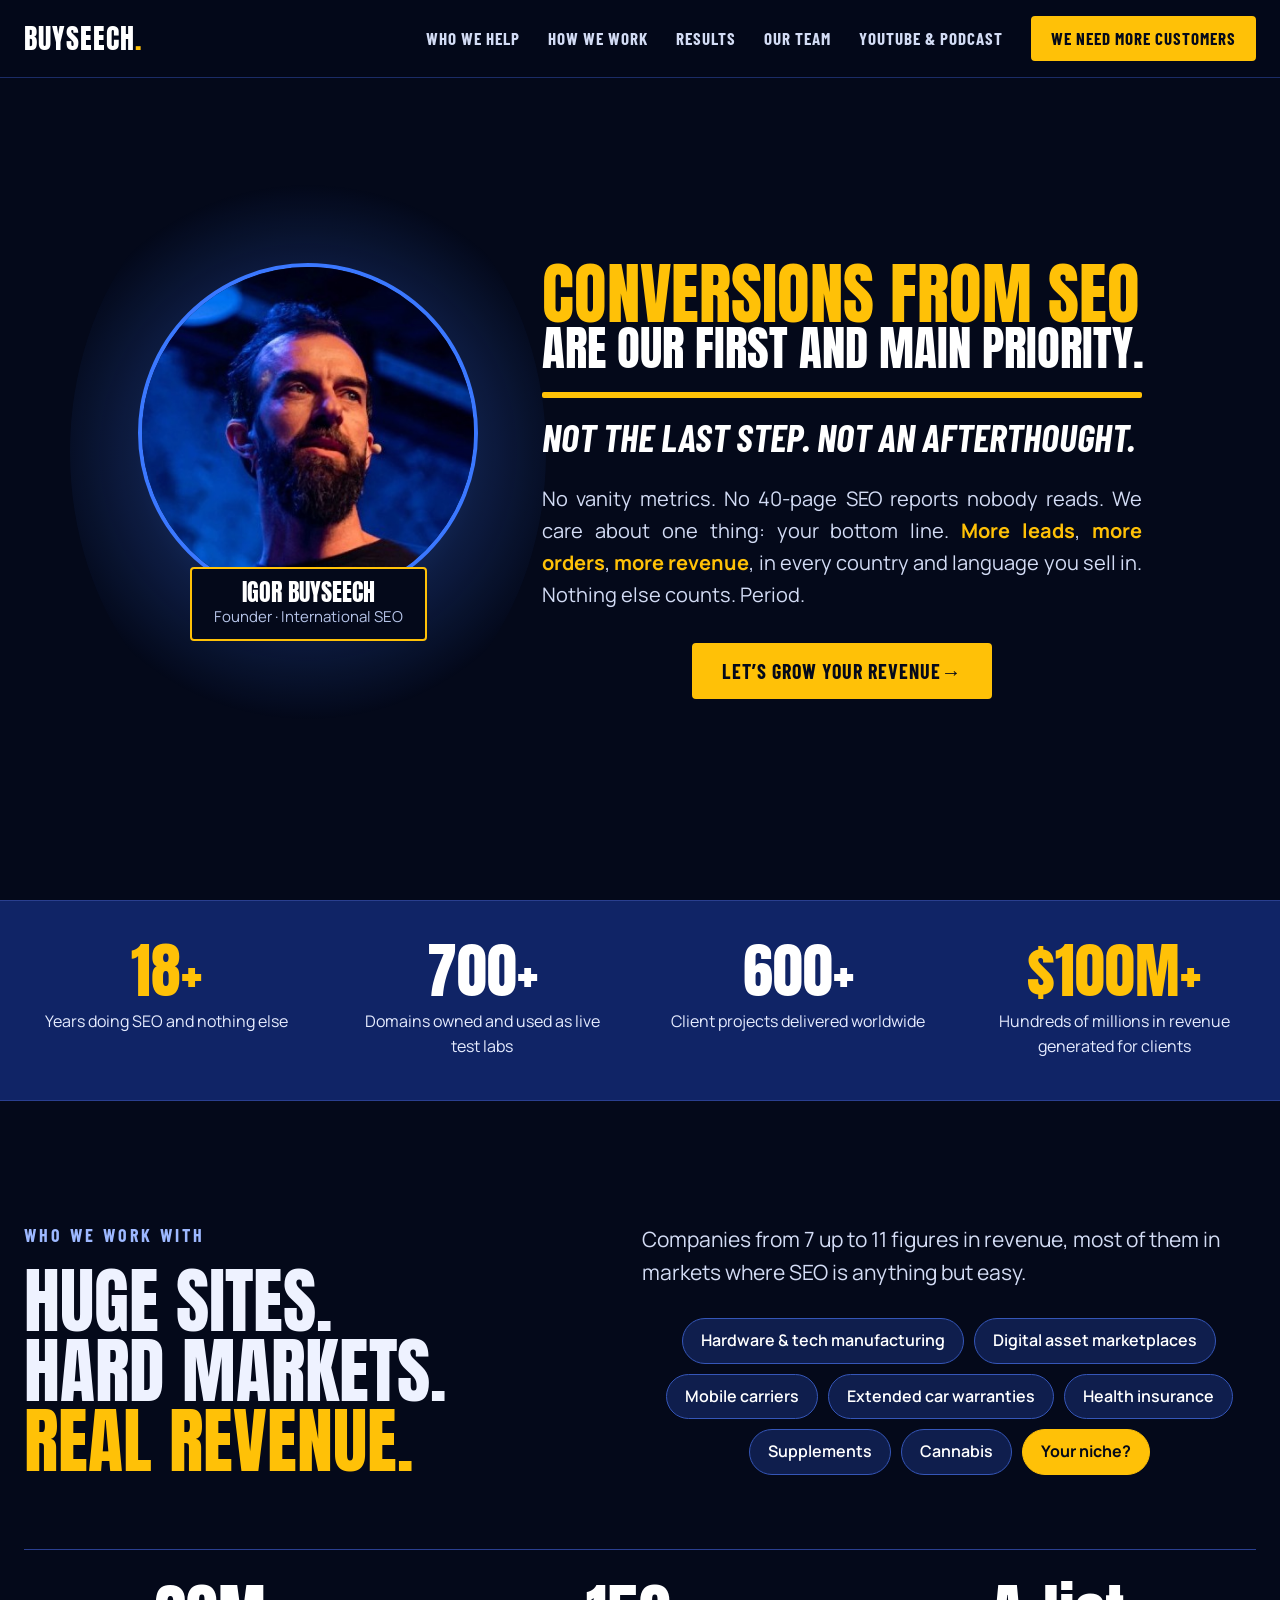
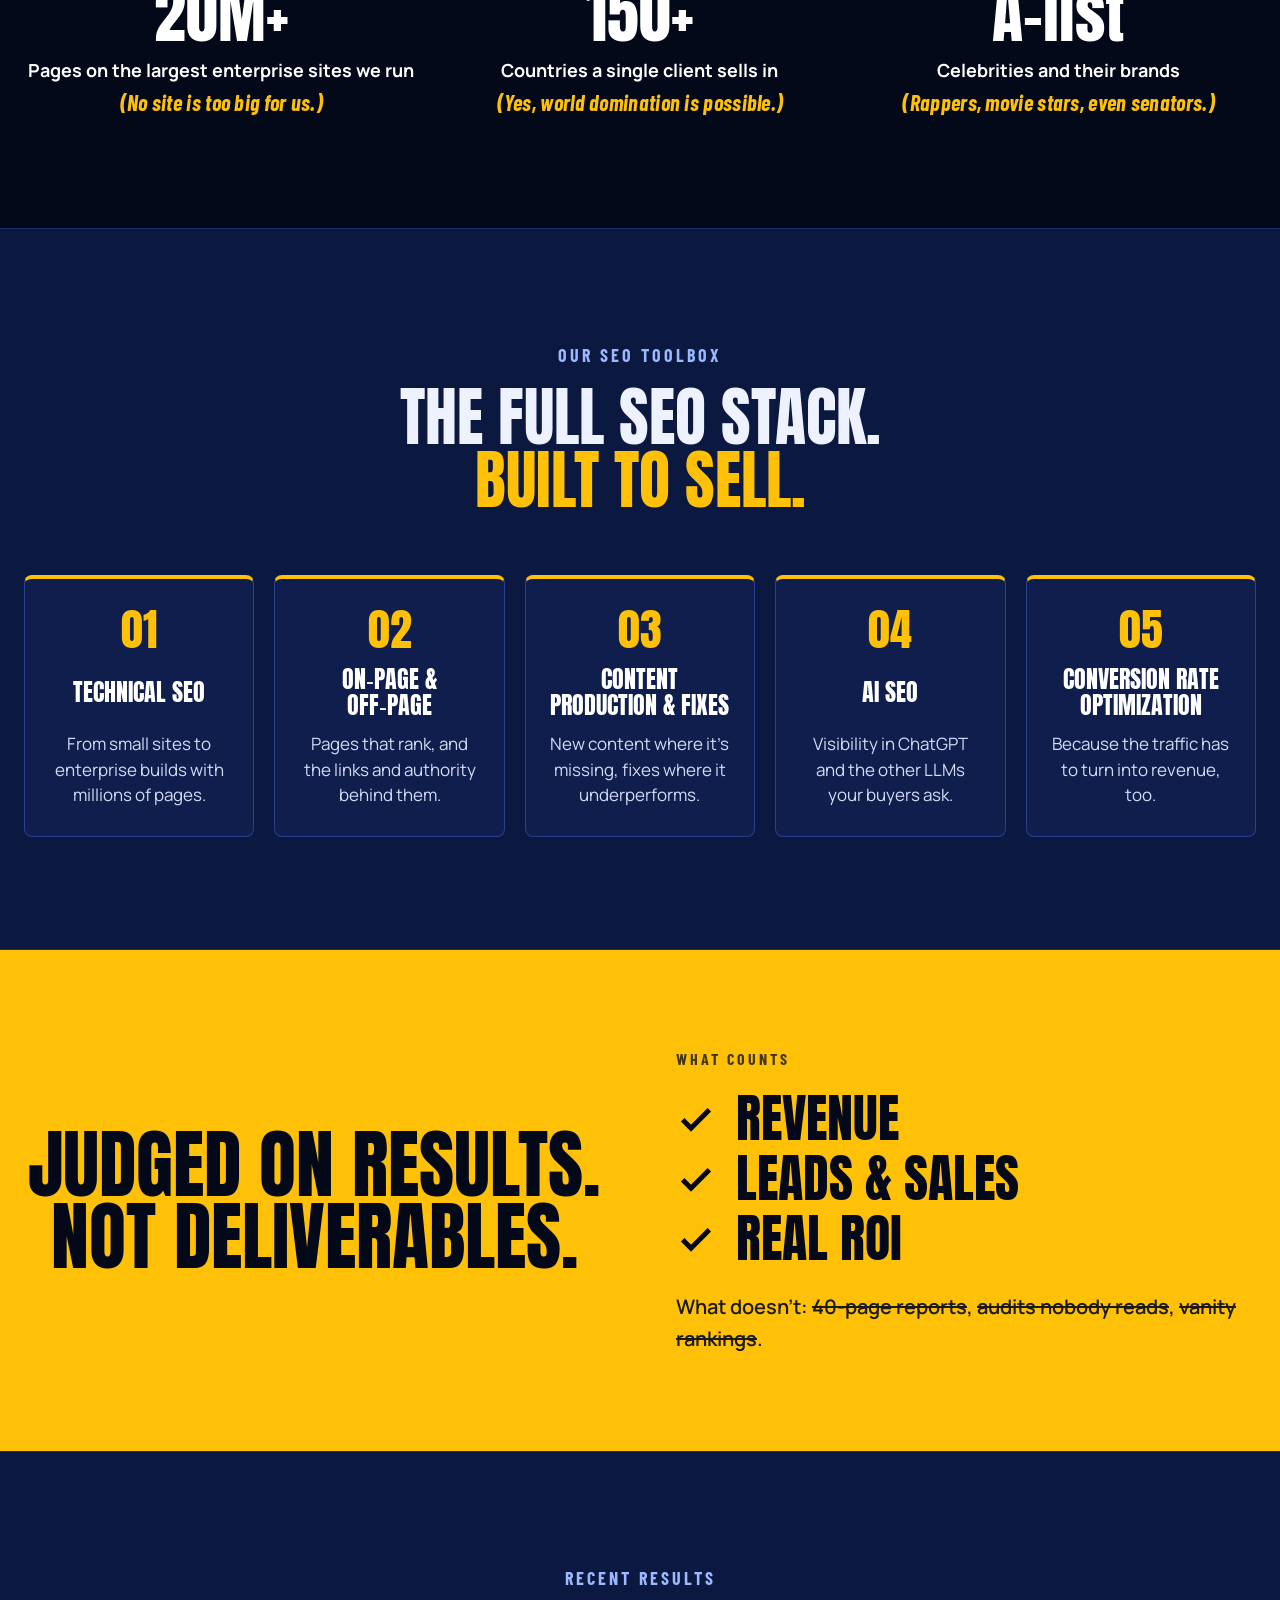
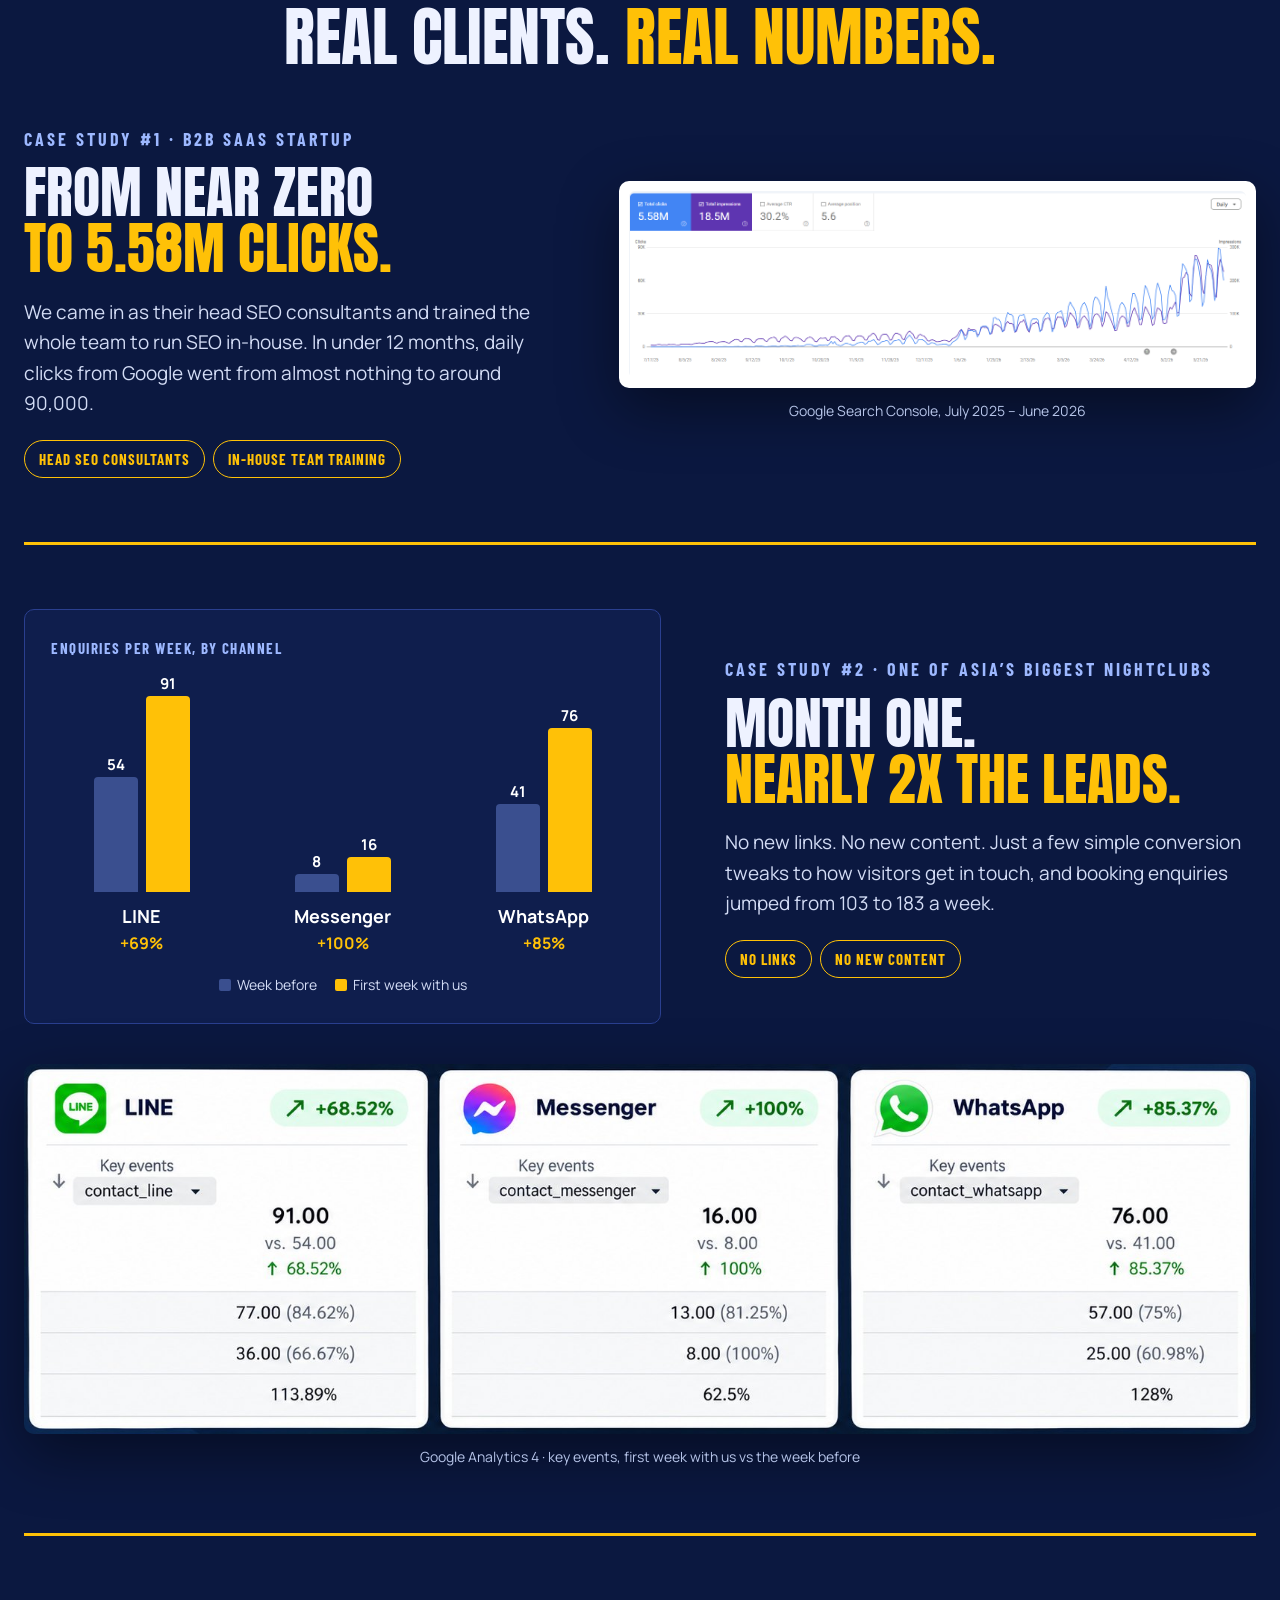
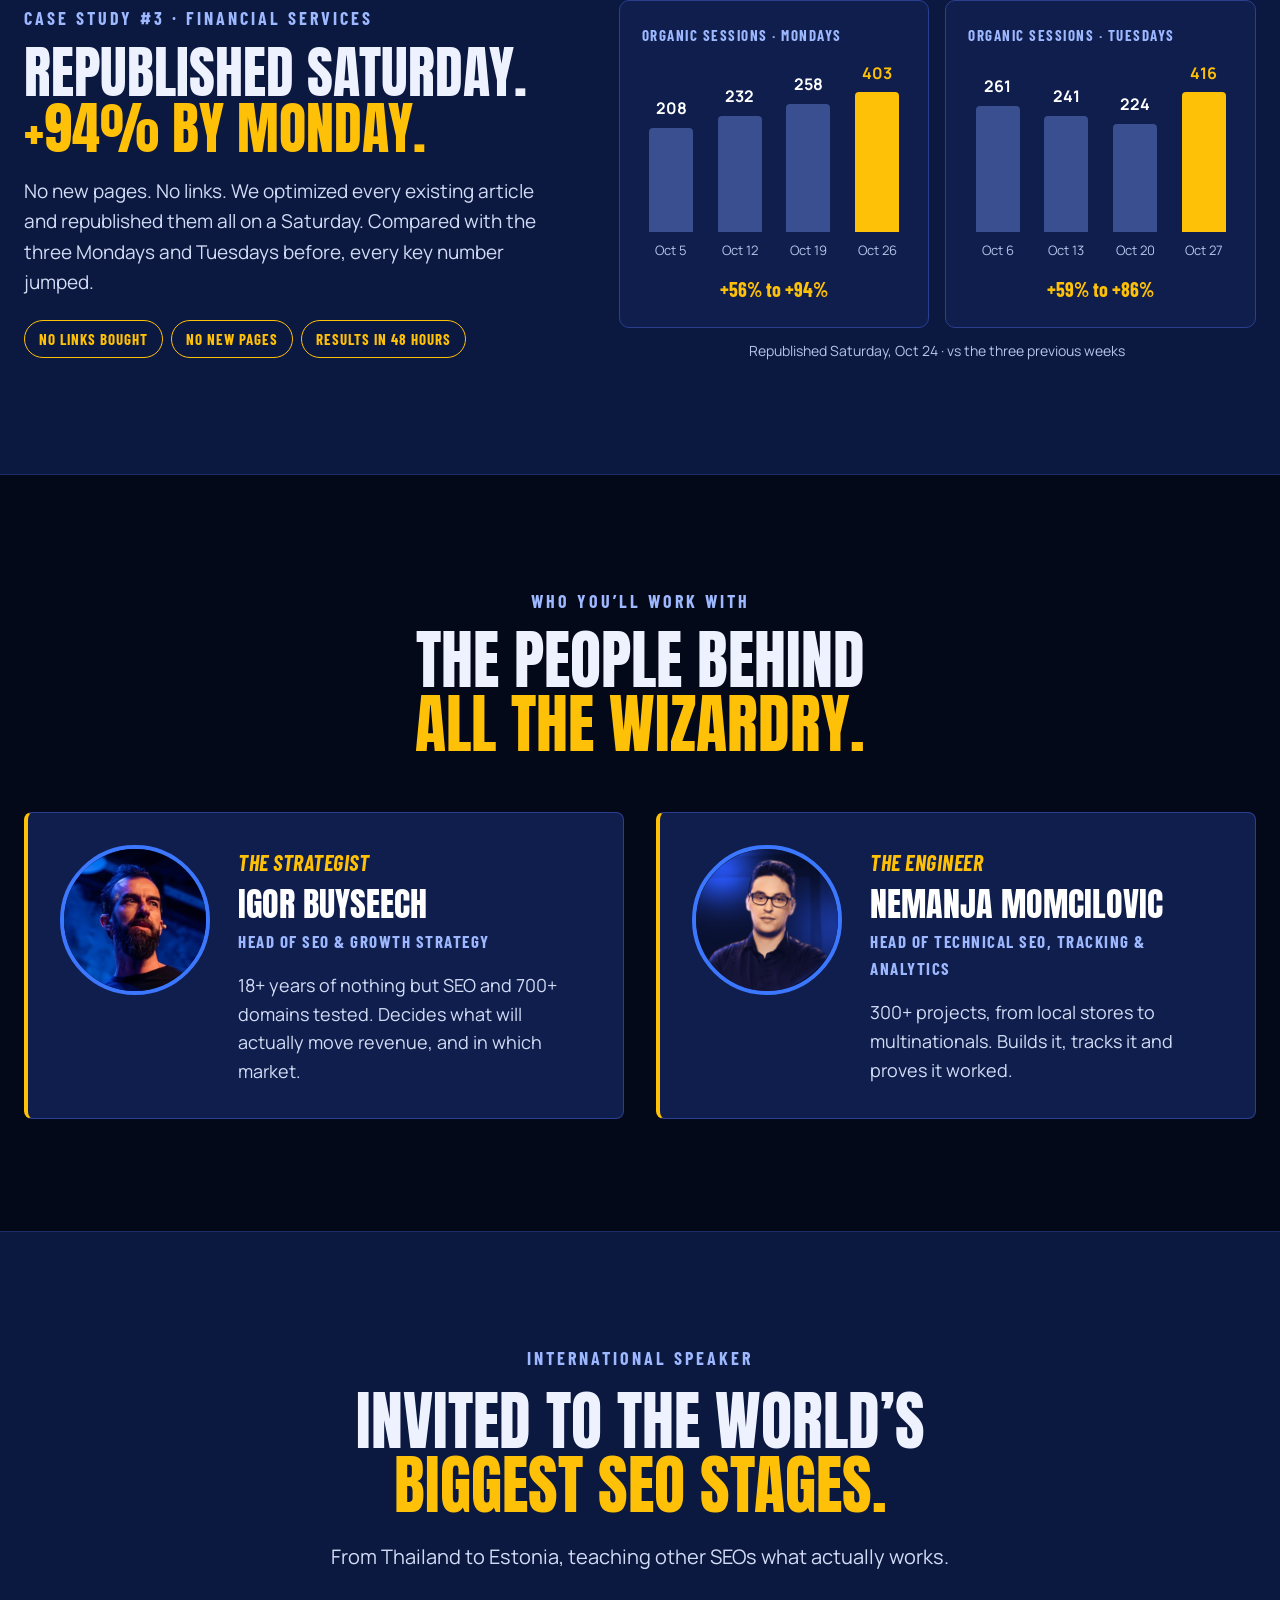
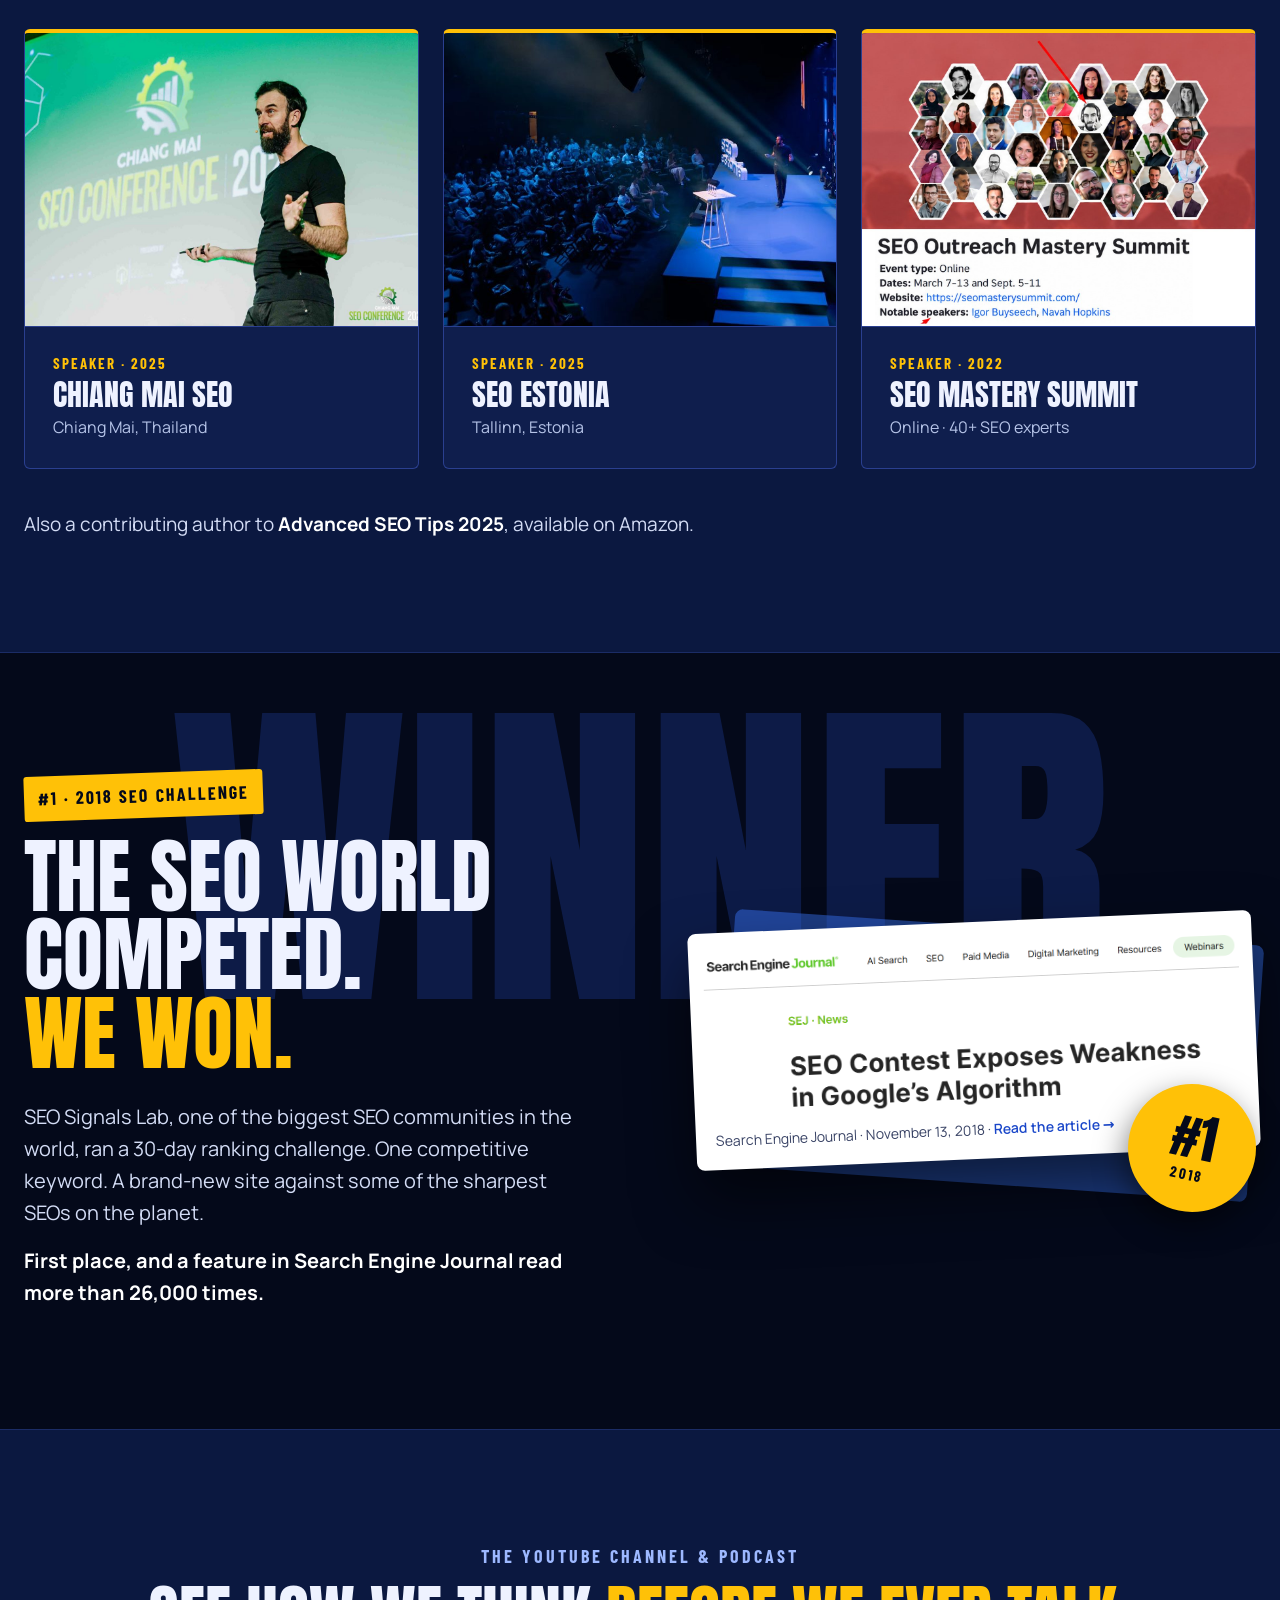
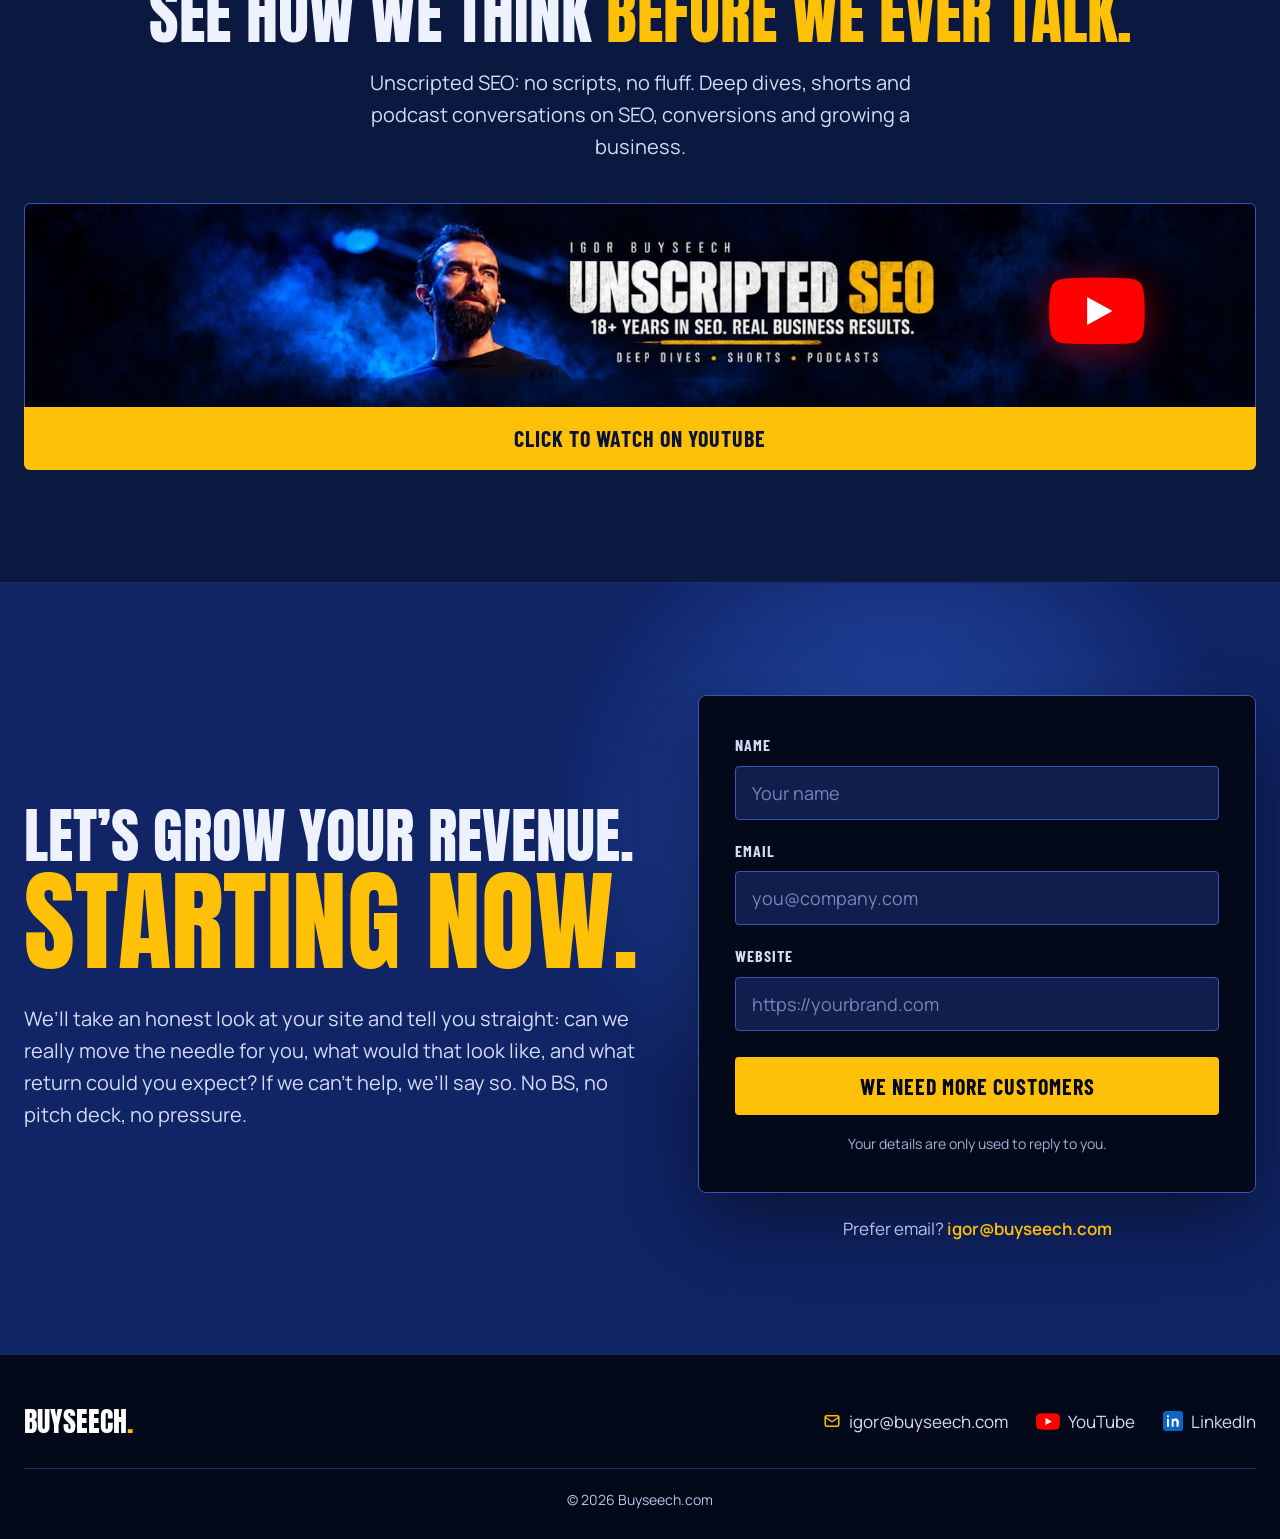
==== public/index.html @ 69b1a176 "GA4 without cookie banner (Igor's choice); keep generate_lead event Co-Authored-By: Claude Opus 5.5 " ====
<!doctype html>
<html lang="en">
<head>
<meta charset="utf-8">
<meta name="viewport" content="width=device-width, initial-scale=1">
<!-- Google Analytics 4 -->
<script async src="https://www.googletagmanager.com/gtag/js?id=G-VCDXLMRT1Z"></script>
<script>
window.dataLayer = window.dataLayer || [];
function gtag(){dataLayer.push(arguments);}
gtag('js', new Date());
gtag('config', 'G-VCDXLMRT1Z');
</script>
<title>International SEO for More Leads &amp; Sales | Buyseech</title>
<meta name="description" content="18+ years of international SEO for brands that sell across countries and continents. We turn organic search into quote requests, demos and orders.">
<link rel="canonical" href="https://buyseech.com/">
<meta name="robots" content="index, follow, max-image-preview:large">
<meta name="theme-color" content="#04091A">
<meta name="color-scheme" content="dark">

<meta property="og:type" content="website">
<meta property="og:site_name" content="Buyseech">
<meta property="og:title" content="International SEO for More Leads &amp; Sales | Buyseech">
<meta property="og:description" content="18+ years of international SEO for brands that sell across countries and continents. Conversions are the first and main priority.">
<meta property="og:url" content="https://buyseech.com/">
<meta property="og:image" content="https://buyseech.com/assets/img/igor-buyseech.jpg">
<meta property="og:image:alt" content="Igor Buyseech, founder of Buyseech">
<meta name="twitter:card" content="summary">

<link rel="icon" href="favicon.ico" sizes="any">
<link rel="icon" href="favicon.png" type="image/png">
<link rel="apple-touch-icon" href="apple-touch-icon.png">

<link rel="preload" href="assets/fonts/anton-latin-400-normal.woff2" as="font" type="font/woff2" crossorigin>
<link rel="preload" href="assets/fonts/manrope-latin-400-normal.woff2" as="font" type="font/woff2" crossorigin>
<link rel="stylesheet" href="styles.css?v=6.1">

<script type="application/ld+json">
{
  "@context": "https://schema.org",
  "@graph": [
    {
      "@type": "Organization",
      "@id": "https://buyseech.com/#org",
      "name": "Buyseech",
      "url": "https://buyseech.com/",
      "email": "igor@buyseech.com",
      "founder": { "@id": "https://buyseech.com/#igor" },
      "sameAs": ["https://www.youtube.com/@Buyseech"]
    },
    {
      "@type": "Person",
      "@id": "https://buyseech.com/#igor",
      "name": "Igor Buyseech",
      "jobTitle": "Founder",
      "url": "https://buyseech.com/",
      "image": "https://buyseech.com/assets/img/igor-buyseech.jpg",
      "worksFor": { "@id": "https://buyseech.com/#org" },
      "sameAs": ["https://www.youtube.com/@Buyseech", "https://www.linkedin.com/in/igor-buyseech"]
    }
  ]
}
</script>
</head>
<body>
<a class="skip" href="#main">Skip to content</a>

<header class="site-header">
  <nav class="wrap nav" aria-label="Main">
    <a class="logo" href="#top">BUYSEECH<span>.</span></a>
    <div class="nav-links">
      <a href="#who">Who we help</a>
      <a href="#services">How we work</a>
      <a href="#results">Results</a>
      <a href="#people">Our team</a>
      <a href="#unscripted">YouTube &amp; Podcast</a>
      <a class="btn btn--sm" href="#review">We need more customers</a>
      <button class="nav-toggle" type="button" aria-label="Open menu" aria-expanded="false" aria-controls="mobile-menu"><span></span><span></span><span></span></button>
    </div>
  </nav>
  <div class="mobile-menu" id="mobile-menu" hidden>
    <a href="#who">Who we help</a>
    <a href="#services">How we work</a>
    <a href="#results">Results</a>
    <a href="#people">Our team</a>
    <a href="#unscripted">YouTube &amp; Podcast</a>
  </div>
</header>

<main id="main">

  <!-- HERO -->
  <section id="top" class="wrap hero">
    <div class="hero-photo">
      <div class="glow" aria-hidden="true"></div>
      <figure class="portrait">
        <img src="assets/img/igor-buyseech.jpg" width="372" height="372" alt="Igor Buyseech on stage" fetchpriority="high">
        <figcaption>
          <span class="name">Igor Buyseech</span>
          <span class="role">Founder · International SEO</span>
        </figcaption>
      </figure>
    </div>
    <div class="hero-copy">
      <h1><span class="fit fit-1"><span class="hl">Conversions from SEO</span></span> <span class="fit fit-2">are our first and main priority.</span></h1>
      <div class="slash" aria-hidden="true"></div>
      <p class="hero-sub fit fit-3"><span>Not the last step.</span> <span>Not an afterthought.</span></p>
      <p class="lede">No vanity metrics. No 40-page SEO reports nobody reads. We care about one thing: your bottom line. <strong class="hl-y">More leads</strong>, <strong class="hl-y">more orders</strong>, <strong class="hl-y">more revenue</strong>, in every country and language you sell in. Nothing else counts. Period.</p>
      <div class="cta-row">
        <a class="btn" href="#review">Let’s grow your revenue <span aria-hidden="true">&rarr;</span></a>
      </div>
    </div>
  </section>

  <!-- PROOF STRIP -->
  <section class="band band--blue" aria-label="At a glance">
    <div class="wrap proof-grid reveal">
      <div>
        <p class="stat-n is-accent">18+</p>
        <p class="stat-l">Years doing SEO and nothing else</p>
      </div>
      <div>
        <p class="stat-n">700+</p>
        <p class="stat-l">Domains owned and used as live test labs</p>
      </div>
      <div>
        <p class="stat-n">600+</p>
        <p class="stat-l">Client projects delivered worldwide</p>
      </div>
      <div>
        <p class="stat-n is-accent">$100M+</p>
        <p class="stat-l">Hundreds of millions in revenue generated for clients</p>
      </div>
    </div>
  </section>

  <!-- WHO WE HELP: HARD MARKETS -->
  <section id="who" class="wrap markets" aria-labelledby="who-title">
    <div class="markets-top reveal">
      <div>
        <p class="eyebrow">Who we work with</p>
        <h2 id="who-title" class="h2 h2--xl">Huge sites.<br>Hard markets.<br><span>Real revenue.</span></h2>
      </div>
      <div>
        <p class="markets-lede">Companies from 7 up to 11 figures in revenue, most of them in markets where SEO is anything but easy.</p>
        <ul class="chips">
          <li>Hardware &amp; tech manufacturing</li>
          <li>Digital asset marketplaces</li>
          <li>Mobile carriers</li>
          <li>Extended car warranties</li>
          <li>Health insurance</li>
          <li>Supplements</li>
          <li>Cannabis</li>
          <li class="chip-you"><a href="#review">Your niche?</a></li>
        </ul>
      </div>
    </div>
    <div class="scale reveal">
      <div>
        <p class="scale-n">20M+</p>
        <p class="scale-l">Pages on the largest enterprise sites we run</p>
        <p class="scale-x">(No site is too big for us.)</p>
      </div>
      <div>
        <p class="scale-n">150+</p>
        <p class="scale-l">Countries a single client sells in</p>
        <p class="scale-x">(Yes, world domination is possible.)</p>
      </div>
      <div>
        <p class="scale-n">A-list</p>
        <p class="scale-l">Celebrities and their brands</p>
        <p class="scale-x">(Rappers, movie stars, even senators.)</p>
      </div>
    </div>
  </section>

  <!-- HOW WE WORK: FULL STACK -->
  <section id="services" class="band" aria-labelledby="services-title">
    <div class="wrap toolbox">
      <div class="toolbox-head reveal">
        <p class="eyebrow">Our SEO toolbox</p>
        <h2 id="services-title" class="h2">The full SEO stack.<br><span>Built to sell.</span></h2>
      </div>
      <ol class="tools reveal">
        <li><span class="tool-n">01</span><h3>Technical SEO</h3><p>From small sites to enterprise builds with millions of pages.</p></li>
        <li><span class="tool-n">02</span><h3>On&#8209;page &amp; off&#8209;page</h3><p>Pages that rank, and the links and authority behind them.</p></li>
        <li><span class="tool-n">03</span><h3>Content production &amp; fixes</h3><p>New content where it&rsquo;s missing, fixes where it underperforms.</p></li>
        <li><span class="tool-n">04</span><h3>AI SEO</h3><p>Visibility in ChatGPT and the other LLMs your buyers ask.</p></li>
        <li><span class="tool-n">05</span><h3>Conversion rate optimization</h3><p>Because the traffic has to turn into revenue, too.</p></li>
      </ol>
    </div>
  </section>

  <!-- STATEMENT BAND -->
  <section class="statement" aria-labelledby="statement-title">
    <div class="wrap statement-row reveal">
      <h2 id="statement-title"><span>Judged on results.</span> <span>Not deliverables.</span></h2>
      <div class="counts">
        <p class="counts-label">What counts</p>
        <ul>
          <li><svg viewBox="0 0 24 24" fill="none" stroke="currentColor" stroke-width="3" aria-hidden="true"><path d="M4 12.5l5 5L20 6.5"/></svg>Revenue</li>
          <li><svg viewBox="0 0 24 24" fill="none" stroke="currentColor" stroke-width="3" aria-hidden="true"><path d="M4 12.5l5 5L20 6.5"/></svg>Leads &amp; sales</li>
          <li><svg viewBox="0 0 24 24" fill="none" stroke="currentColor" stroke-width="3" aria-hidden="true"><path d="M4 12.5l5 5L20 6.5"/></svg>Real ROI</li>
        </ul>
        <p class="counts-not">What doesn&rsquo;t: <s>40-page reports</s>, <s>audits nobody reads</s>, <s>vanity rankings</s>.</p>
      </div>
    </div>
  </section>

  <!-- RESULTS -->
  <section id="results" class="band" aria-labelledby="results-title">
    <div class="wrap results">
      <div class="results-head reveal">
        <p class="eyebrow">Recent results</p>
        <h2 id="results-title" class="h2"><span class="ln">Real clients.</span> <span class="yl">Real numbers.</span></h2>
      </div>

      <article class="case reveal">
        <div class="case-copy">
          <p class="eyebrow">Case study #1 · B2B SaaS startup</p>
          <h3 class="case-title"><span>From near zero</span> <span class="yl">to 5.58M clicks.</span></h3>
          <p class="case-lead">We came in as their head SEO consultants and trained the whole team to run SEO in-house. In under 12 months, daily clicks from Google went from almost nothing to around 90,000.</p>
          <ul class="case-tags"><li>Head SEO consultants</li><li>In-house team training</li></ul>
        </div>
        <figure class="case-vis">
          <div class="case-shot"><img src="assets/img/case-saas-gsc.png" width="1364" height="413" loading="lazy" alt="Google Search Console: 5.58M clicks, 18.5M impressions, 30.2% average CTR, average position 5.6, daily clicks rising from near zero to about 90,000"></div>
          <figcaption>Google Search Console, July 2025 – June 2026</figcaption>
        </figure>
      </article>

      <article class="case case--flip reveal">
        <div class="case-copy">
          <p class="eyebrow">Case study #2 · One of Asia&rsquo;s biggest nightclubs</p>
          <h3 class="case-title"><span>Month one.</span> <span class="yl">Nearly 2x the leads.</span></h3>
          <p class="case-lead">No new links. No new content. Just a few simple conversion tweaks to how visitors get in touch, and booking enquiries jumped from 103 to 183 a week.</p>
          <ul class="case-tags"><li>No links</li><li>No new content</li></ul>
        </div>
        <figure class="case-vis">
          <div class="cs-card">
            <p class="cs-t">Enquiries per week, by channel</p>
            <div class="cs-bars">
              <div class="cs-grp"><div class="cs-pair"><span class="cs-bar cs-bar--before" style="height:59%"><i>54</i></span><span class="cs-bar cs-bar--after" style="height:100%"><i>91</i></span></div><em>LINE</em><small>+69%</small></div>
              <div class="cs-grp"><div class="cs-pair"><span class="cs-bar cs-bar--before" style="height:9%"><i>8</i></span><span class="cs-bar cs-bar--after" style="height:18%"><i>16</i></span></div><em>Messenger</em><small>+100%</small></div>
              <div class="cs-grp"><div class="cs-pair"><span class="cs-bar cs-bar--before" style="height:45%"><i>41</i></span><span class="cs-bar cs-bar--after" style="height:84%"><i>76</i></span></div><em>WhatsApp</em><small>+85%</small></div>
            </div>
            <p class="cs-legend"><span class="before">Week before</span><span class="after">First week with us</span></p>
          </div>
        </figure>
        <figure class="case-wide">
          <img class="ga4-full" src="assets/img/case-nightclub-ga4.jpg" width="1650" height="496" loading="lazy" alt="Google Analytics 4 key events: LINE 91 vs 54 (+68.52%), Messenger 16 vs 8 (+100%), WhatsApp 76 vs 41 (+85.37%)">
          <div class="ga4-split" aria-hidden="true">
            <img src="assets/img/case-nightclub-ga4-1.jpg" width="548" height="496" loading="lazy" alt="">
            <img src="assets/img/case-nightclub-ga4-2.jpg" width="548" height="496" loading="lazy" alt="">
            <img src="assets/img/case-nightclub-ga4-3.jpg" width="548" height="496" loading="lazy" alt="">
          </div>
          <figcaption>Google Analytics 4 · key events, first week with us vs the week before</figcaption>
        </figure>
      </article>

      <article class="case reveal">
        <div class="case-copy">
          <p class="eyebrow">Case study #3 · Financial services</p>
          <h3 class="case-title"><span>Republished Saturday.</span> <span class="yl">+94% by Monday.</span></h3>
          <p class="case-lead">No new pages. No links. We optimized every existing article and republished them all on a Saturday. Compared with the three Mondays and Tuesdays before, every key number jumped.</p>
          <ul class="case-tags"><li>No links bought</li><li>No new pages</li><li>Results in 48 hours</li></ul>
        </div>
        <figure class="case-vis">
          <div class="cs-two">
            <div class="cs-card">
              <p class="cs-t">Organic sessions · Mondays</p>
              <div class="cs-weeks">
                <div><b>208</b><span class="cs-col" style="height:52%"></span><small>Oct 5</small></div>
                <div><b>232</b><span class="cs-col" style="height:58%"></span><small>Oct 12</small></div>
                <div><b>258</b><span class="cs-col" style="height:64%"></span><small>Oct 19</small></div>
                <div class="is-new"><b>403</b><span class="cs-col" style="height:100%"></span><small>Oct 26</small></div>
              </div>
              <p class="cs-range">+56% to +94%</p>
            </div>
            <div class="cs-card">
              <p class="cs-t">Organic sessions · Tuesdays</p>
              <div class="cs-weeks">
                <div><b>261</b><span class="cs-col" style="height:63%"></span><small>Oct 6</small></div>
                <div><b>241</b><span class="cs-col" style="height:58%"></span><small>Oct 13</small></div>
                <div><b>224</b><span class="cs-col" style="height:54%"></span><small>Oct 20</small></div>
                <div class="is-new"><b>416</b><span class="cs-col" style="height:100%"></span><small>Oct 27</small></div>
              </div>
              <p class="cs-range">+59% to +86%</p>
            </div>
          </div>
          <figcaption>Republished Saturday, Oct 24 · vs the three previous weeks</figcaption>
        </figure>
      </article>
    </div>
  </section>

  <!-- PEOPLE -->
  <section id="people" aria-labelledby="people-title">
    <div class="wrap people">
      <div class="people-head reveal">
        <p class="eyebrow">Who you&rsquo;ll work with</p>
        <h2 id="people-title" class="h2"><span class="ln">The people behind</span> <span class="yl">all the wizardry.</span></h2>
      </div>
      <div class="people-grid reveal">
        <article class="person">
          <img src="assets/img/igor-buyseech.jpg" width="372" height="372" loading="lazy" alt="Igor Buyseech">
          <div>
            <p class="nick">The Strategist</p>
            <h3>Igor Buyseech</h3>
            <p class="title">Head of SEO &amp; Growth Strategy</p>
            <p class="bio">18+ years of nothing but SEO and 700+ domains tested. Decides what will actually move revenue, and in which market.</p>
          </div>
        </article>
        <article class="person">
          <img src="assets/img/nemanja-momcilovic.png" width="300" height="300" loading="lazy" alt="Nemanja Momcilovic">
          <div>
            <p class="nick">The Engineer</p>
            <h3>Nemanja Momcilovic</h3>
            <p class="title">Head of Technical SEO, Tracking &amp; Analytics</p>
            <p class="bio">300+ projects, from local stores to multinationals. Builds it, tracks it and proves it worked.</p>
          </div>
        </article>
      </div>
    </div>
  </section>

  <!-- SPEAKING -->
  <section id="stages" class="band" aria-labelledby="stages-title">
    <div class="wrap speaking">
      <div class="speak-head reveal">
        <p class="eyebrow">International speaker</p>
        <h2 id="stages-title" class="h2"><span class="ln">Invited to the world&rsquo;s</span> <span class="yl">biggest SEO stages.</span></h2>
        <p>From Thailand to Estonia, teaching other SEOs what actually works.</p>
      </div>
      <div class="talks reveal">
        <article class="talk">
          <img class="talk-media" src="assets/img/stage-chiang-mai-seo-2025.jpg" width="1200" height="900" loading="lazy" alt="Igor Buyseech speaking on stage at Chiang Mai SEO Conference 2025">
          <div class="talk-body">
            <p class="kicker">Speaker · 2025</p>
            <h3>Chiang Mai SEO</h3>
            <p>Chiang Mai, Thailand</p>
          </div>
        </article>
        <article class="talk">
          <img class="talk-media" src="assets/img/stage-seo-estonia.jpg" width="722" height="541" loading="lazy" alt="Igor Buyseech on stage at SEO Estonia in front of a full audience">

          <div class="talk-body">
            <p class="kicker">Speaker · 2025</p>
            <h3>SEO Estonia</h3>
            <p>Tallinn, Estonia</p>
          </div>
        </article>
        <article class="talk">
          <img class="talk-media talk-media--top" src="assets/img/seo-mastery-summit-2022.jpg" width="1200" height="900" loading="lazy" alt="SEO Outreach Mastery Summit speaker lineup, listing Igor Buyseech as a notable speaker">
          <div class="talk-body">
            <p class="kicker">Speaker · 2022</p>
            <h3>SEO Mastery Summit</h3>
            <p>Online · 40+ SEO experts</p>
          </div>
        </article>
      </div>
      <p class="book reveal">Also a contributing author to <strong>Advanced SEO Tips 2025</strong>, available on Amazon.</p>
    </div>
  </section>

  <!-- 2018 CHALLENGE -->
  <section id="challenge" class="challenge" aria-labelledby="challenge-title">
    <p class="watermark" aria-hidden="true">WINNER</p>
    <div class="wrap challenge-grid">
      <div class="challenge-copy reveal">
        <p class="badge">#1 · 2018 SEO challenge</p>
        <h2 id="challenge-title">The SEO world<br>competed.<br><span>We won.</span></h2>
        <p>SEO Signals Lab, one of the biggest SEO communities in the world, ran a 30-day ranking challenge. One competitive keyword. A brand-new site against some of the sharpest SEOs on the planet.</p>
        <p>First place, and a feature in Search Engine Journal read more than 26,000 times.</p>
      </div>
      <div class="article reveal">
        <div class="article-bg" aria-hidden="true"></div>
        <a href="https://www.searchenginejournal.com/google-algorithm-loopholes/278093/" target="_blank" rel="noopener">
          <img src="assets/img/sej-article-2018.png" width="1170" height="373" loading="lazy" alt="Search Engine Journal article: SEO Contest Exposes Weakness in Google&rsquo;s Algorithm">
          <span class="cap">Search Engine Journal · November 13, 2018 · <b>Read the article →</b></span>
        </a>
        <div class="seal" aria-hidden="true"><b>#1</b><span>2018</span></div>
      </div>
    </div>
  </section>

  <!-- UNSCRIPTED SEO -->
  <section id="unscripted" class="band" aria-labelledby="unscripted-title">
    <div class="wrap unscripted">
      <div class="head reveal">
        <div>
          <p class="eyebrow">The YouTube channel &amp; podcast</p>
          <h2 id="unscripted-title" class="h2">See how we think <span>before we ever talk.</span></h2>
          <p>Unscripted SEO: no scripts, no fluff. Deep dives, shorts and podcast conversations on SEO, conversions and growing a business.</p>
        </div>
      </div>
      <a class="banner reveal" href="https://www.youtube.com/@Buyseech" target="_blank" rel="noopener">
        <img src="assets/img/unscripted-seo-banner.jpg" width="1707" height="282" loading="lazy" alt="Unscripted SEO with Igor Buyseech: 18+ years in SEO, real business results. Deep dives, shorts, podcasts.">
        <span class="banner-play"><svg class="yt-play" viewBox="0 0 68 48" aria-hidden="true" focusable="false"><path d="M66.5 7.7a8.5 8.5 0 0 0-6-6C55.2.3 34 .3 34 .3S12.8.3 7.5 1.7a8.5 8.5 0 0 0-6 6C.1 13 .1 24 .1 24s0 11 1.4 16.3a8.5 8.5 0 0 0 6 6C12.8 47.7 34 47.7 34 47.7s21.2 0 26.5-1.4a8.5 8.5 0 0 0 6-6C67.9 35 67.9 24 67.9 24s0-11-1.4-16.3z" fill="#FF0000"/><path d="M27 34V14l18 10z" fill="#fff"/></svg></span>
        <span class="banner-cta"><span class="banner-cta-icon"><svg class="yt-play" viewBox="0 0 68 48" aria-hidden="true" focusable="false"><path d="M66.5 7.7a8.5 8.5 0 0 0-6-6C55.2.3 34 .3 34 .3S12.8.3 7.5 1.7a8.5 8.5 0 0 0-6 6C.1 13 .1 24 .1 24s0 11 1.4 16.3a8.5 8.5 0 0 0 6 6C12.8 47.7 34 47.7 34 47.7s21.2 0 26.5-1.4a8.5 8.5 0 0 0 6-6C67.9 35 67.9 24 67.9 24s0-11-1.4-16.3z" fill="#FF0000"/><path d="M27 34V14l18 10z" fill="#fff"/></svg></span>Click to watch on YouTube</span>
      </a>
    </div>
  </section>

  <!-- FREE REVIEW FORM -->
  <section id="review" class="review" aria-labelledby="review-title">
    <div class="review-glow" aria-hidden="true"></div>
    <div class="wrap review-grid">
      <div class="review-copy reveal">
        <h2 id="review-title" class="h2"><span class="ln">Let’s grow your revenue.</span> <span class="yl">Starting now.</span></h2>
        <p>We’ll take an honest look at your site and tell you straight: can we really move the needle for you, what would that look like, and what return could you expect? If we can’t help, we’ll say so. No BS, no pitch deck, no pressure.</p>
      </div>
      <!-- Submissions go to Web3Forms, which emails them to igor@buyseech.com. -->
      <div class="form-col reveal">
      <form id="review-form" class="form" action="https://api.web3forms.com/submit" method="post" data-endpoint="https://api.web3forms.com/submit">
        <input type="hidden" name="access_key" value="5e293519-b2df-49e3-8759-4dc8aeafb958">
        <input type="hidden" name="subject" value="New lead from buyseech.com">
        <input type="hidden" name="from_name" value="Buyseech.com contact form">
        <label>Name
          <input type="text" name="name" placeholder="Your name" autocomplete="name" required>
        </label>
        <label>Email
          <input type="email" name="email" placeholder="you@company.com" autocomplete="email" required>
        </label>
        <label>Website
          <input type="text" name="website" placeholder="https://yourbrand.com" inputmode="url" autocomplete="url" autocapitalize="none" spellcheck="false" required pattern="\s*\S+\.\S+\s*" title="Your website address, e.g. yourbrand.com">
        </label>
        <div class="hp" aria-hidden="true"><label>Leave this empty <input type="text" name="botcheck" tabindex="-1" autocomplete="off"></label></div>
        <button class="btn" type="submit">We need more customers</button>
        <p class="form-status" id="form-status" role="status" aria-live="polite"></p>
        <p class="form-note">Your details are only used to reply to you.</p>
      </form>
      <p class="alt-below">Prefer email? <a href="mailto:igor@buyseech.com">igor@buyseech.com</a></p>
      </div>
    </div>
  </section>

</main>

<footer class="site-footer">
  <div class="wrap footer-in">
    <div class="footer-top">
      <span class="footer-logo">BUYSEECH<span>.</span></span>
      <div class="footer-links">
        <a href="mailto:igor@buyseech.com"><svg viewBox="0 0 24 24" width="18" height="18" fill="none" stroke="currentColor" stroke-width="2" stroke-linecap="round" stroke-linejoin="round" aria-hidden="true" focusable="false"><rect x="3" y="5" width="18" height="14" rx="2"/><path d="M3 7l9 6 9-6"/></svg><span>igor@buyseech.com</span></a>
        <a href="https://www.youtube.com/@Buyseech" target="_blank" rel="noopener"><svg viewBox="0 0 68 48" width="24" height="17" aria-hidden="true" focusable="false"><path d="M66.5 7.7a8.5 8.5 0 0 0-6-6C55.2.3 34 .3 34 .3S12.8.3 7.5 1.7a8.5 8.5 0 0 0-6 6C.1 13 .1 24 .1 24s0 11 1.4 16.3a8.5 8.5 0 0 0 6 6C12.8 47.7 34 47.7 34 47.7s21.2 0 26.5-1.4a8.5 8.5 0 0 0 6-6C67.9 35 67.9 24 67.9 24s0-11-1.4-16.3z" fill="#FF0000"/><path d="M27 34V14l18 10z" fill="#fff"/></svg><span>YouTube</span></a>
        <a href="https://www.linkedin.com/in/igor-buyseech" target="_blank" rel="noopener"><svg viewBox="0 0 24 24" width="20" height="20" aria-hidden="true" focusable="false"><rect width="24" height="24" rx="4" fill="#0A66C2"/><path fill="#fff" d="M7.1 9.3H4.8V19h2.3V9.3zM6 5a1.35 1.35 0 1 0 0 2.7A1.35 1.35 0 0 0 6 5zm13.2 8.8c0-2.6-1.4-4.7-4-4.7-1.3 0-2.2.7-2.6 1.4V9.3H10.4V19h2.3v-4.8c0-1.3.3-2.6 1.9-2.6 1.6 0 1.6 1.5 1.6 2.7V19h2.3l.7-5.2z"/></svg><span>LinkedIn</span></a>
      </div>
    </div>
    <p class="footer-copy">© 2026 Buyseech.com</p>
  </div>
</footer>

<script src="site.js?v=4.5" defer></script>
</body>
</html>
---- public/styles.css ----
/* Buyseech.com: one-page site. Dark blue, Anton headlines, Manrope body text, Barlow Condensed labels and buttons.
   Change the accent colour in one place: --accent below. */

@font-face{font-family:"Anton";font-style:normal;font-weight:400;font-display:swap;src:url("assets/fonts/anton-latin-400-normal.woff2") format("woff2")}
@font-face{font-family:"Manrope";font-style:normal;font-weight:400;font-display:swap;src:url("assets/fonts/manrope-latin-400-normal.woff2") format("woff2")}
@font-face{font-family:"Manrope";font-style:normal;font-weight:600;font-display:swap;src:url("assets/fonts/manrope-latin-600-normal.woff2") format("woff2")}
@font-face{font-family:"Manrope";font-style:normal;font-weight:700;font-display:swap;src:url("assets/fonts/manrope-latin-700-normal.woff2") format("woff2")}
@font-face{font-family:"Barlow Condensed";font-style:normal;font-weight:700;font-display:swap;src:url("assets/fonts/barlow-condensed-latin-700-normal.woff2") format("woff2")}
@font-face{font-family:"Barlow Condensed";font-style:italic;font-weight:700;font-display:swap;src:url("assets/fonts/barlow-condensed-latin-700-italic.woff2") format("woff2")}

:root{
  --bg:#04091A;
  --bg-band:#0B1840;
  --bg-card:#0F1E4D;
  --bg-form:#102466;
  --line:#1B2C66;
  --line-card:#2A3F8F;
  --line-form:#3556B8;
  --text:#EEF2FF;
  --soft:#D3DCF5;
  --mute:#B6C4E8;
  --dim:#A3B2DA;
  --blue:#3B78FF;
  --blue-band:#1A47C9;
  --label:#9DB8FF;
  --accent:#FFC107;
  --accent-hover:#FFD54F;
  --display:"Anton",Impact,"Arial Narrow",sans-serif;
  --body:"Manrope",system-ui,-apple-system,"Segoe UI",Roboto,sans-serif;
  --cond:"Barlow Condensed","Arial Narrow",sans-serif;
  --sec:clamp(64px,9vw,112px);
  color-scheme:dark;
}

*,*::before,*::after{box-sizing:border-box}
html{scroll-padding-top:96px}
@media (prefers-reduced-motion:no-preference){html{scroll-behavior:smooth}}
body{margin:0;background:var(--bg);color:var(--text);font-family:var(--body);font-size:18px;line-height:1.6;-webkit-font-smoothing:antialiased;overflow-x:clip}
h1,h2,h3,p,figure,blockquote{margin:0}
img{max-width:100%;height:auto}
a{color:var(--accent);text-decoration:none}
a:hover{color:var(--accent-hover)}
:focus-visible{outline:3px solid var(--label);outline-offset:3px}

.skip{position:absolute;left:-9999px;top:8px;z-index:30;background:var(--accent);color:var(--bg);padding:10px 16px;border-radius:4px;font-weight:600}
.skip:focus{left:16px}

.wrap{max-width:1288px;margin-inline:auto;padding-inline:24px}
.band{background:var(--bg-band);border-block:1px solid var(--line)}

/* Small uppercase labels */
.eyebrow,.tag,.kicker{font-family:var(--cond);font-weight:700;text-transform:uppercase}
.eyebrow{font-size:18px;letter-spacing:3px;color:var(--label)}

/* Headings */
.h2{font-family:var(--display);font-weight:400;font-size:clamp(38px,5vw,76px);line-height:1;text-transform:uppercase}
.h2 span{color:var(--accent)}
.sec-head{display:flex;flex-wrap:wrap;gap:32px 48px;align-items:flex-end;justify-content:space-between;margin-bottom:48px}
.sec-head .h2{flex:1 1 560px}
.sec-head > p{flex:1 1 360px;font-size:20px;color:var(--soft)}

/* Buttons */
.btn{display:inline-flex;align-items:center;justify-content:center;min-height:44px;background:var(--accent);border:2px solid var(--accent);border-radius:4px;color:var(--bg);font-family:var(--cond);font-weight:700;font-size:20px;letter-spacing:1px;line-height:1.2;text-transform:uppercase;padding:14px 26px;cursor:pointer}
.btn:hover{background:var(--accent-hover);border-color:var(--accent-hover);color:var(--bg)}
.btn--ghost{background:transparent;border-color:#4A73E0;color:#fff}
.btn--ghost:hover{background:transparent;border-color:var(--label);color:#fff}
.btn--sm{font-size:17px;padding:10px 18px}

/* Header */
.site-header{position:sticky;top:0;z-index:10;background:rgba(4,9,26,.92);-webkit-backdrop-filter:blur(8px);backdrop-filter:blur(8px);border-bottom:1px solid var(--line)}
.nav{display:flex;flex-wrap:wrap;align-items:center;justify-content:space-between;gap:16px;padding-block:16px}
.logo{font-family:var(--display);font-size:28px;letter-spacing:1px;color:#fff}
.logo:hover{color:#fff}
.logo span{color:var(--accent)}
.nav-links{display:flex;flex-wrap:wrap;align-items:center;gap:28px;font-family:var(--cond);font-weight:700;font-size:17px;letter-spacing:1px;text-transform:uppercase}
.nav-links a:not(.btn){color:var(--soft)}
@media (min-width:901px) and (max-width:1150px){.nav-links{gap:18px;font-size:15.5px}}
@media (min-width:901px) and (max-width:1000px){.nav-links{gap:13px;font-size:14px;letter-spacing:.5px}.nav-links .btn{padding-inline:14px}}
.nav-links a:not(.btn):hover{color:#fff}

/* Hero */
.hero{display:flex;flex-wrap:wrap;align-items:flex-start;align-content:center;justify-content:center;gap:64px;padding-block:48px 64px;overflow-x:clip}
@media (min-width:901px) and (min-height:600px){.hero{min-height:calc(100vh - 78px);min-height:calc(100svh - 78px)}}
.hero-photo{position:relative;flex:0 1 340px;min-width:0;display:flex;justify-content:center}
.glow{position:absolute;top:50%;left:50%;width:600px;height:600px;max-width:140%;border-radius:50%;background:radial-gradient(circle,rgba(59,120,255,.7) 0%,rgba(59,120,255,.18) 45%,rgba(4,9,26,0) 70%);transform:translate(-50%,-50%)}
.portrait{position:relative;width:100%;max-width:340px;display:flex;flex-direction:column;align-items:center}
.portrait img{display:block;width:100%;height:auto;aspect-ratio:1/1;object-fit:cover;border-radius:50%;border:4px solid var(--blue)}
.portrait figcaption{position:relative;margin-top:-36px;background:var(--bg);border:2px solid var(--accent);border-radius:4px;padding:10px 22px;text-align:center}
.portrait .name{display:block;font-family:var(--display);font-size:24px;line-height:1.1;text-transform:uppercase;color:#fff}
.portrait .role{display:block;font-size:15px;color:var(--mute)}
.hero-copy{position:relative;z-index:2;flex:1 1 480px;max-width:600px;min-width:0;container-type:inline-size}
.hero-copy .eyebrow{margin-bottom:20px}
.eyebrow--spread{display:flex;justify-content:space-between;gap:8px;letter-spacing:2px}
.hero h1{font-family:var(--display);font-weight:400;font-size:clamp(44px,5.3vw,78px);line-height:.95;text-transform:uppercase;color:#fff;text-wrap:balance}
.fit{display:block;white-space:nowrap}
.hero h1 .fit-1{font-size:11.2cqi;line-height:.92;color:#fff}
.hero h1 .fit-2{font-size:7.78cqi;line-height:1.02;color:#fff}
.hero h1 .hl{color:var(--accent)}
.hero-sub.fit-3{font-size:6.38cqi;line-height:1.1}
.slash{height:6px;width:100%;margin:20px 0 18px;background:var(--accent);border-radius:2px}
.hero-sub{font-family:var(--display);font-size:clamp(28px,3.4vw,48px);line-height:1.05;text-transform:uppercase;color:#fff}
.lede{margin-top:24px;font-size:20px;color:var(--soft);text-align:justify;hyphens:auto}
.cta-row{display:flex;justify-content:center;margin-top:32px}
.cta-row .btn{flex:none;min-width:300px}

/* Proof strip */
.proof-grid{display:grid;grid-template-columns:repeat(auto-fit,minmax(220px,1fr));gap:32px;padding-block:40px}
.stat-n{font-family:var(--display);font-size:56px;line-height:1;color:#fff}
.stat-n.is-accent{color:var(--accent)}
.stat-l{margin-top:8px;font-size:16px;color:var(--soft)}

/* Blue band (numbers) */
.band--blue{background:var(--bg-form);border-color:var(--line-card)}
.band--blue .stat-l{color:#E6ECFF}
.proof-grid > div{text-align:center}
.proof-grid .stat-l{max-width:260px;margin-inline:auto}
.band--blue .stat-n{font-size:60px}

/* Who we help: hard markets */
.markets{padding-block:calc(var(--sec) + 8px) var(--sec)}
.markets-top{display:flex;flex-wrap:wrap;gap:40px 64px;align-items:center}
.markets-top > div{flex:1 1 460px;min-width:0}
.markets-top > div:last-child{flex-basis:520px;text-align:center}
.markets .eyebrow{margin-bottom:16px}
.h2--xl{font-size:clamp(46px,5.6vw,84px);line-height:.98}
.markets-lede{margin-bottom:28px;font-size:21px;color:var(--soft);text-align:left}
.chips{list-style:none;margin:0;padding:0;display:flex;flex-wrap:wrap;justify-content:center;gap:10px}
.chips li{background:var(--bg-card);border:1px solid var(--line-form);border-radius:999px;padding:9px 18px;font-size:16px;font-weight:600;color:#fff}
.chips .chip-you{background:var(--accent);border-color:var(--accent);padding:0}
.chip-you a{display:block;padding:9px 18px;color:var(--bg);font-weight:800;text-decoration:none}
.chip-you a:hover{background:var(--accent-hover);border-radius:999px}
.scale{display:grid;grid-template-columns:repeat(auto-fit,minmax(240px,1fr));gap:0 24px;margin-top:72px;border-top:1px solid var(--line-card)}
.scale > div{padding-top:32px;text-align:center}
.scale-n{font-family:var(--display);font-size:64px;line-height:1;color:#fff}
.scale-n.is-accent{color:var(--accent)}
.scale-l{margin:12px auto 0;font-size:18px;text-wrap:balance;font-weight:700;line-height:1.4;color:#fff}
.scale-x{margin-top:6px;font-family:var(--cond);font-style:italic;font-weight:700;font-size:22px;line-height:1.25;letter-spacing:.3px;color:var(--accent);text-wrap:balance}

/* Our SEO toolbox: centred title, five cards */
.toolbox{padding-block:var(--sec)}
.toolbox-head{text-align:center;margin-bottom:64px}
.toolbox-head .eyebrow{margin-bottom:16px}
.toolbox-head .h2{line-height:.98}
.tools{list-style:none;margin:0;padding:0;display:flex;flex-wrap:wrap;justify-content:center;gap:20px}
.tools li{flex:0 1 calc((100% - 80px)/5);min-width:0;background:var(--bg-card);border:1px solid var(--line-card);border-top:4px solid var(--accent);border-radius:8px;padding:28px 24px;text-align:center}
.tool-n{display:block;margin-bottom:16px;font-family:var(--display);font-size:44px;line-height:1;color:var(--accent)}
.tools h3{min-height:2.16em;display:flex;align-items:center;justify-content:center;margin:0 0 12px;font-family:var(--display);font-weight:400;font-size:24px;line-height:1.08;text-transform:uppercase;text-wrap:balance;color:#fff}
.tools p{font-size:17px;line-height:1.5;color:var(--soft)}
@media (max-width:1100px){.tools li{flex-basis:calc((100% - 20px)/2)}}
@media (max-width:640px){.tools li{flex-basis:100%}.tools h3{min-height:0}.toolbox-head{margin-bottom:40px}}

/* Statement band: "Judged on results" + what counts checklist */
.statement{background:var(--accent);color:var(--bg)}
.statement-row{display:grid;grid-template-columns:1fr 1fr;gap:40px 72px;align-items:center;padding-block:96px}
.statement h2{container-type:inline-size;font-family:var(--display);font-weight:400;line-height:.95;text-transform:uppercase;text-align:center}
.statement h2 span{display:block;white-space:nowrap;font-size:min(13.1cqi,104px)}
.counts-label{margin-bottom:18px;font-family:var(--cond);font-weight:700;font-size:16px;letter-spacing:3px;text-transform:uppercase;opacity:.75}
.counts ul{list-style:none;margin:0;padding:0}
.counts li{display:flex;align-items:center;gap:20px;font-family:var(--display);font-size:52px;line-height:1.15;text-transform:uppercase}
.counts li svg{flex:none;width:40px;height:40px}
.counts-not{margin-top:22px;font-size:20px;font-weight:600;color:#1A1A1A}
.counts-not s{text-decoration-thickness:2px}
@media (max-width:900px){.statement-row{grid-template-columns:1fr}.counts{justify-self:center;max-width:560px}}

/* Speaking */
.speaking{padding-block:var(--sec)}
.speak-head{text-align:center;margin-bottom:56px}
.speak-head .h2{container-type:inline-size}
.speak-head .h2 .ln,.speak-head .h2 .yl{display:block;white-space:nowrap;font-size:min(11.1cqi,clamp(38px,5vw,76px))}
.speak-head .h2 .ln{color:inherit}
.speak-head .eyebrow{margin-bottom:16px}
.speak-head > p:last-child{max-width:720px;margin:24px auto 0;font-size:20px;color:var(--soft)}
.talks{display:grid;grid-template-columns:repeat(auto-fit,minmax(300px,1fr));gap:24px}
.talk{display:flex;flex-direction:column;background:var(--bg-card);border:1px solid var(--line-card);border-top:4px solid var(--accent);border-radius:6px;overflow:hidden}
.talk-media{display:block;width:100%;height:auto;aspect-ratio:4/3;object-fit:cover;border-bottom:1px solid var(--line-card)}
.talk-media--word{display:flex;align-items:center;justify-content:center;background:radial-gradient(circle at 50% 60%,rgba(47,107,255,.28) 0%,rgba(10,20,48,0) 70%),#0B1738;overflow:hidden}
.talk-media--word span{font-family:var(--display);font-size:clamp(56px,7vw,96px);line-height:1;text-transform:uppercase;color:#14265A;letter-spacing:1px}
.talk-body{padding:24px 28px 28px}
.talk .kicker{font-size:15px;letter-spacing:2px;color:var(--accent)}
.talk h3{margin:4px 0;font-family:var(--display);font-weight:400;font-size:30px;line-height:1.05;text-transform:uppercase}
.talk p:last-child{font-size:16px;color:var(--mute)}
.book{margin-top:40px;font-size:19px;color:var(--soft)}
.book strong{color:#fff}

/* 2018 challenge */
.challenge{position:relative;overflow:hidden}
.watermark{position:absolute;top:40px;left:50%;transform:translateX(-50%);font-family:var(--display);font-size:clamp(160px,26vw,380px);line-height:1;color:#0D1B47;white-space:nowrap;pointer-events:none;user-select:none}
.challenge-grid{position:relative;display:flex;flex-wrap:wrap;gap:64px;align-items:center;padding-block:calc(var(--sec) + 8px)}
.challenge-copy{flex:1 1 500px;min-width:0}
.badge{display:inline-block;margin-bottom:20px;background:var(--accent);border-radius:3px;color:var(--bg);font-family:var(--cond);font-weight:700;font-size:18px;letter-spacing:2px;text-transform:uppercase;padding:8px 14px;transform:rotate(-2deg)}
.challenge h2{font-family:var(--display);font-weight:400;font-size:clamp(46px,6.4vw,96px);line-height:.96;text-transform:uppercase}
.challenge h2 span{color:var(--accent)}
.challenge-copy p{max-width:560px;margin-top:28px;font-size:20px;color:var(--soft)}
.challenge-copy p + p{margin-top:16px;color:#fff;font-weight:700}
.challenge-copy .badge{margin-top:0;max-width:none;color:var(--bg);font-size:18px}
.challenge-copy .badge + h2 + p{margin-top:28px}
.article{position:relative;flex:1 1 460px;min-width:0;padding:24px 0}
.article-bg{position:absolute;inset:10% 0 0 6%;background:var(--blue);border-radius:8px;opacity:.45;transform:rotate(4deg)}
.article a{position:relative;display:block;background:#fff;border-radius:8px;padding:14px;box-shadow:0 30px 60px rgba(0,0,0,.55);transform:rotate(-2.5deg)}
.article img{display:block;width:100%;border-radius:4px}
.article .cap{display:block;padding:12px 6px 4px;font-size:14px;color:#3A4466}
.article .cap b{color:#1A47C9;font-weight:600}
.seal{position:absolute;right:0;bottom:-28px;width:128px;height:128px;display:flex;flex-direction:column;align-items:center;justify-content:center;background:var(--accent);border-radius:50%;color:var(--bg);box-shadow:0 12px 30px rgba(0,0,0,.5);transform:rotate(12deg)}
.seal b{font-family:var(--display);font-weight:400;font-size:52px;line-height:1}
.seal span{font-family:var(--cond);font-weight:700;font-size:15px;letter-spacing:2px}

.hl-y{color:var(--accent);font-weight:700}

/* Results / case studies */
.results{padding-block:var(--sec)}
.results-head{text-align:center;margin-bottom:72px}
.results-head .eyebrow{margin-bottom:12px}
.results-head .h2{container-type:inline-size}
.results-head .h2 .ln,.results-head .h2 .yl{display:block;white-space:nowrap;font-size:min(13cqi,clamp(38px,5vw,76px))}
.results-head .h2 .ln{color:inherit}
@media (min-width:901px){.results-head .h2 .ln,.results-head .h2 .yl{display:inline;font-size:min(6.2cqi,clamp(38px,5vw,76px))}.results-head{margin-bottom:56px}}
.case{display:grid;grid-template-columns:5fr 6fr;gap:24px 64px;align-items:center}
.case+.case{margin-top:64px;padding-top:64px;border-top:3px solid var(--accent)}
.case--flip{grid-template-columns:6fr 5fr}
.case--flip .case-copy{order:2}
.case-copy{min-width:0}
.case-copy .eyebrow{margin-bottom:12px}
.case-title{margin:0;font-family:var(--display);font-weight:400;line-height:1;text-transform:uppercase;container-type:inline-size}
.case-title span{display:block;white-space:nowrap;font-size:min(10.5cqi,56px)}
.case-title .yl{color:var(--accent)}
.case-lead{margin:20px 0 0;font-size:19px;color:var(--soft)}
.case-tags{display:flex;flex-wrap:wrap;gap:8px;margin:22px 0 0;padding:0;list-style:none}
.case-tags li{border:1px solid var(--accent);color:var(--accent);border-radius:999px;padding:6px 14px;font-family:var(--cond);font-weight:700;font-size:15px;letter-spacing:1px;text-transform:uppercase}
.case-vis,.case-wide{margin:0;min-width:0}
.case-vis figcaption,.case-wide figcaption{margin-top:12px;font-size:14px;color:var(--mute);text-align:center}
.case-shot{background:#fff;border-radius:10px;padding:10px;box-shadow:0 20px 60px rgba(0,0,0,.45)}
.case-shot img{display:block;width:100%;height:auto;border-radius:6px}
.case-wide{grid-column:1/-1;order:3;margin-top:16px}
.case-wide img{display:block;width:100%;height:auto;border-radius:10px;box-shadow:0 20px 60px rgba(0,0,0,.45)}
.ga4-split{display:none}
.cs-card{background:var(--bg-card);border:1px solid var(--line-card);border-radius:10px;padding:26px}
.cs-t{margin:0 0 14px;font-family:var(--cond);font-weight:700;letter-spacing:1.5px;text-transform:uppercase;font-size:15px;color:var(--label)}
.cs-bars{display:grid;grid-template-columns:repeat(3,1fr);gap:20px;height:260px;margin-top:36px}
.cs-grp{display:flex;flex-direction:column;align-items:center;min-width:0}
.cs-pair{flex:1;display:flex;gap:8px;align-items:flex-end}
.cs-bar{position:relative;display:block;width:44px;border-radius:4px 4px 0 0}
.cs-bar--before{background:#3A4F8F}.cs-bar--after{background:var(--accent)}
.cs-bar i{position:absolute;top:-24px;left:50%;transform:translateX(-50%);font-style:normal;font-weight:700;font-size:15px;color:#fff}
.cs-grp em{margin-top:10px;font-style:normal;font-weight:700;color:#fff}
.cs-grp small{color:var(--accent);font-weight:800;font-size:16px}
.cs-legend{display:flex;gap:18px;justify-content:center;margin:18px 0 0;font-size:14px;color:var(--soft)}
.cs-legend span::before{content:"";display:inline-block;width:12px;height:12px;border-radius:2px;margin-right:6px;vertical-align:-1px}
.cs-legend .before::before{background:#3A4F8F}.cs-legend .after::before{background:var(--accent)}
.cs-two{display:grid;grid-template-columns:1fr 1fr;gap:16px}
.cs-two .cs-card{padding:22px}
.cs-weeks{display:grid;grid-template-columns:repeat(4,1fr);gap:10px;height:200px}
.cs-weeks>div{display:flex;flex-direction:column;align-items:center;justify-content:flex-end;min-width:0}
.cs-weeks b{font-size:16px;color:#fff;margin-bottom:6px}
.cs-weeks .cs-col{display:block;width:100%;max-width:44px;border-radius:4px 4px 0 0;background:#3A4F8F}
.cs-weeks small{margin-top:8px;font-size:13px;color:var(--mute);white-space:nowrap}
.cs-weeks .is-new b{color:var(--accent)}
.cs-weeks .is-new .cs-col{background:var(--accent)}
.cs-range{margin:12px 0 0;text-align:center;font-family:var(--cond);font-weight:700;font-size:20px;color:var(--accent)}
@media (max-width:900px){
  .results-head{margin-bottom:48px}
  .case,.case--flip{grid-template-columns:1fr;gap:28px}
  .case--flip .case-copy{order:0}
  .case+.case{margin-top:48px;padding-top:48px}
  .cs-bars{height:220px}.cs-bar{width:34px}
  .cs-two{grid-template-columns:1fr}
  .case-tags{flex-wrap:nowrap;gap:6px}
  .case-tags li{flex:1 1 auto;min-width:0;text-align:center;white-space:nowrap;font-size:clamp(11px,3.3vw,14px);letter-spacing:.4px;padding:7px 6px}
  .cs-bars{gap:8px}.cs-grp em{font-size:14px}
  .case-wide .ga4-full{display:none}
  .ga4-split{display:grid;gap:12px}
  .ga4-split img{display:block;width:100%;height:auto;border-radius:10px}
}

/* People */
.people{padding-block:var(--sec)}
.people-head{text-align:center;margin-bottom:56px}
.people-head .eyebrow{margin-bottom:12px}
.people-head .h2{container-type:inline-size}
.people-head .h2 .ln,.people-head .h2 .yl{display:block;white-space:nowrap;font-size:min(10.6cqi,clamp(38px,5vw,76px))}
.people-head .h2 .ln{color:inherit}
.people-grid{display:grid;grid-template-columns:1fr 1fr;gap:32px}
.person{display:flex;gap:28px;align-items:flex-start;background:var(--bg-card);border:1px solid var(--line-card);border-left:4px solid var(--accent);border-radius:8px;padding:32px}
.person img{display:block;width:150px;height:auto;flex:none;aspect-ratio:1/1;object-fit:cover;border-radius:50%;border:4px solid var(--blue)}
.person p{margin:0}
.person .nick{margin-bottom:6px;font-family:var(--cond);font-weight:700;font-style:italic;font-size:22px;color:var(--accent);text-transform:uppercase;letter-spacing:.5px}
.person h3{margin:0;font-family:var(--display);font-weight:400;font-size:34px;line-height:1.05;text-transform:uppercase;color:#fff}
.person .title{margin-top:6px;font-family:var(--cond);font-weight:700;font-size:17px;letter-spacing:1.5px;text-transform:uppercase;color:var(--label)}
.person .bio{margin-top:16px;font-size:18px;color:var(--soft)}
@media (max-width:1100px){.person{flex-direction:column;align-items:center;text-align:center}}
@media (max-width:900px){.people-grid{grid-template-columns:1fr}.person{padding:28px 22px}.people-head{margin-bottom:40px}}

/* Unscripted SEO */
.unscripted{padding-block:var(--sec)}
.unscripted .head{text-align:center;margin-bottom:40px}
.unscripted .head > div:first-child{min-width:0}
.unscripted .eyebrow{margin-bottom:12px}
@media (min-width:901px){.unscripted .head > div:first-child{container-type:inline-size}.unscripted .h2{white-space:nowrap;font-size:min(6.4cqi,clamp(38px,5vw,76px))}}
.unscripted .head p:last-child{max-width:600px;margin:20px auto 0;font-size:20px;color:var(--soft)}
.banner{display:block;text-decoration:none;transition:transform .2s}
.banner:hover{transform:translateY(-3px)}
.banner img{display:block;width:100%;aspect-ratio:1707/282;object-fit:cover;border:1px solid var(--line-form);border-bottom:0;border-radius:6px 6px 0 0}
.banner-cta{display:block;text-align:center;background:var(--accent);color:#0a1238;font-family:var(--cond);font-weight:700;text-transform:uppercase;letter-spacing:1px;font-size:22px;padding:14px;border-radius:0 0 6px 6px}
.banner{position:relative}
.banner-play{position:absolute;right:9%;top:calc((100% - 52px)/2);transform:translateY(-50%);line-height:0}
.banner-play .yt-play{width:96px;height:auto;filter:drop-shadow(0 6px 18px rgba(255,0,0,.45));transition:transform .2s}
.banner:hover .banner-play .yt-play{transform:scale(1.1)}
.banner-cta-icon{display:none}
@media (max-width:900px){.banner-cta{font-size:16px;padding:11px;display:flex;align-items:center;justify-content:center;gap:10px}.banner-play{display:none}.banner-cta-icon{display:block;line-height:0}.banner-cta-icon .yt-play{width:26px;height:auto}}

/* Review form */
.review{position:relative;overflow:hidden;background:var(--bg-form)}
.review-glow{position:absolute;top:-140px;right:0;width:760px;height:760px;max-width:100%;border-radius:50%;background:radial-gradient(circle,rgba(59,120,255,.55) 0%,rgba(16,36,102,0) 65%);pointer-events:none}
.review-grid{position:relative;display:flex;flex-wrap:wrap;gap:56px;align-items:center;padding-block:var(--sec)}
.review-copy{flex:1 1 480px;min-width:0}
.review-copy .h2{font-size:clamp(42px,5.4vw,84px);line-height:.98}
.review-copy .h2{container-type:inline-size}
.review-copy .h2 .ln,.review-copy .h2 .yl{display:block;white-space:nowrap}
.review-copy .h2 .ln{color:inherit;font-size:9.9cqi}
.review-copy .h2 .yl{color:var(--accent);font-size:17.8cqi;line-height:.95;margin-top:.04em}
.review-copy p{max-width:none;margin-top:28px;font-size:20px;color:var(--soft)}
.form-col{flex:1 1 420px;min-width:0}
.form-col .form{width:100%}
.alt-below{margin:22px 0 0;text-align:center;font-size:17px;color:var(--mute)}
.alt-below a{font-weight:600}
.form{flex:1 1 420px;min-width:0;display:flex;flex-direction:column;gap:18px;background:var(--bg);border:1px solid var(--line-form);border-radius:8px;padding:36px;box-shadow:0 30px 80px rgba(0,0,0,.45)}
.form label{display:flex;flex-direction:column;gap:8px;font-family:var(--cond);font-weight:700;font-size:16px;letter-spacing:1px;text-transform:uppercase;color:var(--soft)}
.form input[type=text],.form input[type=email]{width:100%;min-height:48px;background:var(--bg-card);border:1px solid var(--line-form);border-radius:4px;color:#fff;font-family:var(--body);font-size:18px;letter-spacing:normal;text-transform:none;padding:14px 16px}
.form input::placeholder{color:#7486B8}
.form input:focus{border-color:var(--label)}
.form .btn{width:100%;min-height:56px;margin-top:8px;font-size:22px}
.form .btn[disabled]{opacity:.6;cursor:wait}
.form-note,.form-status{font-size:14px;color:var(--dim);text-align:center}
.form-status:empty{display:none}
.form-status{font-size:16px;color:var(--soft)}
.hp{position:absolute;left:-9999px;width:1px;height:1px;overflow:hidden}

/* Footer */
.site-footer{border-top:1px solid var(--line)}
.footer-in{padding-block:44px 28px}
.footer-top{display:flex;justify-content:space-between;align-items:center;gap:20px;padding-bottom:24px;border-bottom:1px solid var(--line)}
.footer-copy{margin:20px 0 0;text-align:center;font-size:14px;color:var(--mute)}
.footer-logo{font-family:var(--display);font-size:28px;color:#fff}
.footer-logo span{color:var(--accent)}
.footer-links{display:flex;gap:28px}
.footer-links a{display:flex;align-items:center;gap:8px;color:var(--soft);font-size:17px}
.footer-links svg{color:var(--accent);flex:none}
@media (max-width:700px){.footer-top{flex-direction:column;gap:22px}.footer-links{flex-wrap:wrap;justify-content:center;gap:16px 28px}.footer-links a:first-child{flex-basis:100%;justify-content:center}}
.footer-links a:hover{color:#fff}

/* 404 */
.notfound{min-height:100vh;display:grid;place-items:center;padding:24px;text-align:center}
.notfound .h2{margin:12px 0 24px;font-size:clamp(52px,9vw,110px)}
.notfound p{margin-bottom:32px;font-size:20px;color:var(--soft)}

/* Motion: gentle fade-and-rise. Hero on load; sections as they scroll into view (site.js). */
@keyframes rise{from{opacity:0;transform:translateY(28px)}to{opacity:1;transform:none}}
@keyframes fade{from{opacity:0}to{opacity:1}}
@media (prefers-reduced-motion:no-preference){
  .hero-photo{animation:fade 1.2s .1s ease-out both}
  .hero-copy{animation:rise .9s cubic-bezier(.2,.7,.2,1) both}
  .reveal{transition:opacity .9s cubic-bezier(.2,.7,.2,1),transform .9s cubic-bezier(.2,.7,.2,1)}
  .reveal.is-hidden{opacity:0;transform:translateY(32px)}
}

/* Tablet and phone */
.nav-toggle,.mobile-menu{display:none}
@media (max-width:900px){
  .nav-links a:not(.btn){display:none}
  .nav-links{gap:12px}
  .nav-toggle{display:flex;flex-direction:column;justify-content:center;gap:5px;width:40px;height:40px;padding:8px;margin-right:-8px;background:none;border:0;cursor:pointer;flex:none}
  .nav-toggle span{display:block;height:3px;border-radius:2px;background:#fff;transition:transform .2s,opacity .2s}
  .site-header.menu-open .nav-toggle span:nth-child(1){transform:translateY(8px) rotate(45deg)}
  .site-header.menu-open .nav-toggle span:nth-child(2){opacity:0}
  .site-header.menu-open .nav-toggle span:nth-child(3){transform:translateY(-8px) rotate(-45deg)}
  .mobile-menu{display:block;border-top:1px solid var(--line)}
  .mobile-menu[hidden]{display:none}
  .mobile-menu a{display:block;padding:16px 24px;border-bottom:1px solid var(--line);font-family:var(--cond);font-weight:700;font-size:20px;letter-spacing:1.5px;text-transform:uppercase;color:#fff}
  .mobile-menu a:last-child{border-bottom:0}
  .mobile-menu a:active{background:rgba(255,193,7,.08);color:var(--accent)}
  .hero-photo{flex-basis:100%}
  .nav{flex-wrap:nowrap;gap:12px;padding-block:12px}
  .nav-links{flex-wrap:nowrap}
}
@media (max-width:480px){
  .logo{font-size:24px}
  .nav .btn--sm{font-size:14px;padding:9px 12px;letter-spacing:.5px;white-space:nowrap}
}
@media (max-width:380px){
  .logo{font-size:21px}
  .nav-links{gap:8px}
  .nav .btn--sm{font-size:12.5px;padding:8px 10px;letter-spacing:.3px}
  .nav-toggle{width:36px;padding:8px 6px}
}
@media (max-width:700px){
  .hero{gap:40px;padding-block:40px 56px}
  .portrait{max-width:300px}
  .eyebrow--spread{flex-wrap:wrap;justify-content:flex-start;letter-spacing:1.5px}
  .lede{text-align:left}
  .hero-sub.fit-3{white-space:normal;font-size:11.9cqi;line-height:1.05}
  .hero-sub.fit-3 span{display:block;white-space:nowrap}
  .banner img{aspect-ratio:2.4/1;object-position:65% 50%}
  .seal{top:-6px;bottom:auto;right:-4px;width:88px;height:88px}
  .seal b{font-size:36px}
  .seal span{font-size:13px}
  .form{padding:24px}
  .challenge-grid{gap:48px}
  .statement-row{padding-block:64px}
  .counts li{font-size:40px;gap:14px}
  .counts li svg{width:30px;height:30px}
  .counts-not{font-size:18px}
}
.talk-media--top{object-position:50% 0}
.hero-sub.fit-3{font-family:var(--cond);font-style:italic;font-weight:700;letter-spacing:0}

/* Mobile: hide the "Not the last step. Not an afterthought." line (desktop keeps it) */
@media (max-width:900px){.hero-sub.fit-3{display:none}}
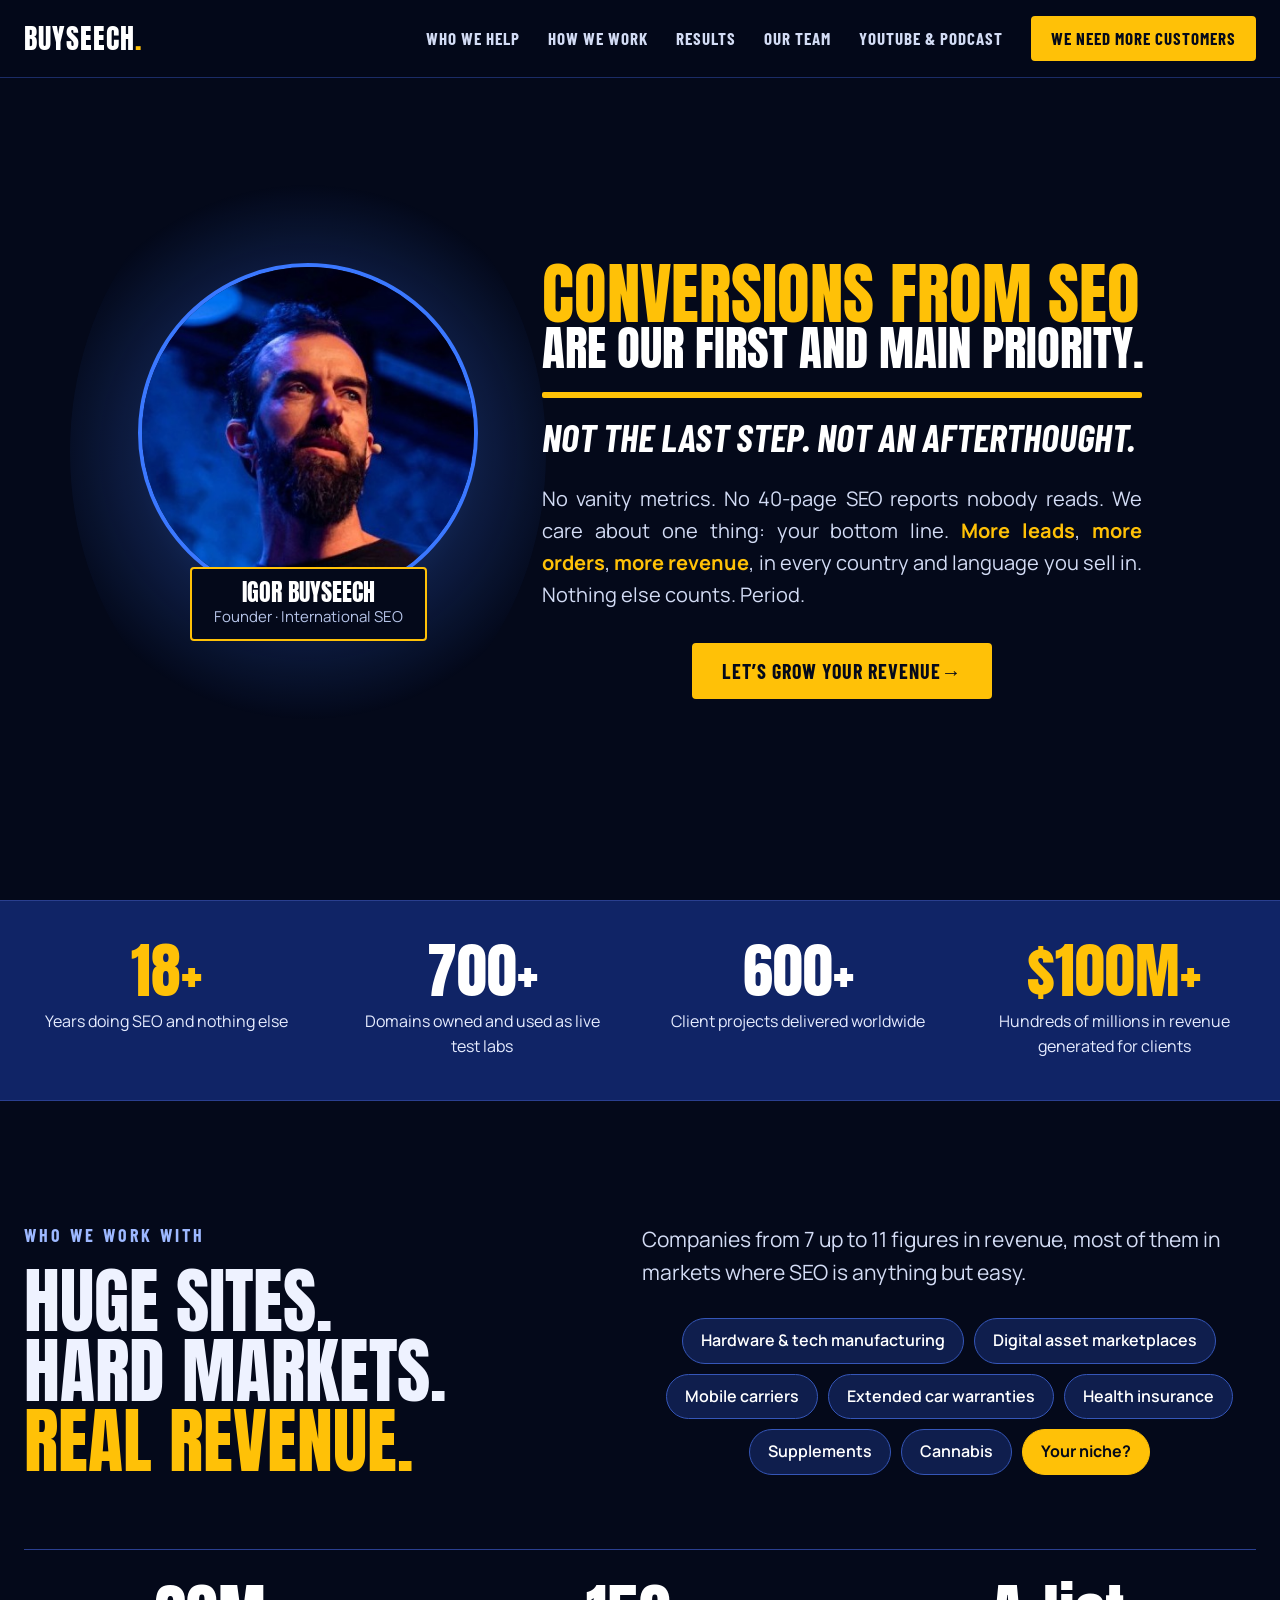
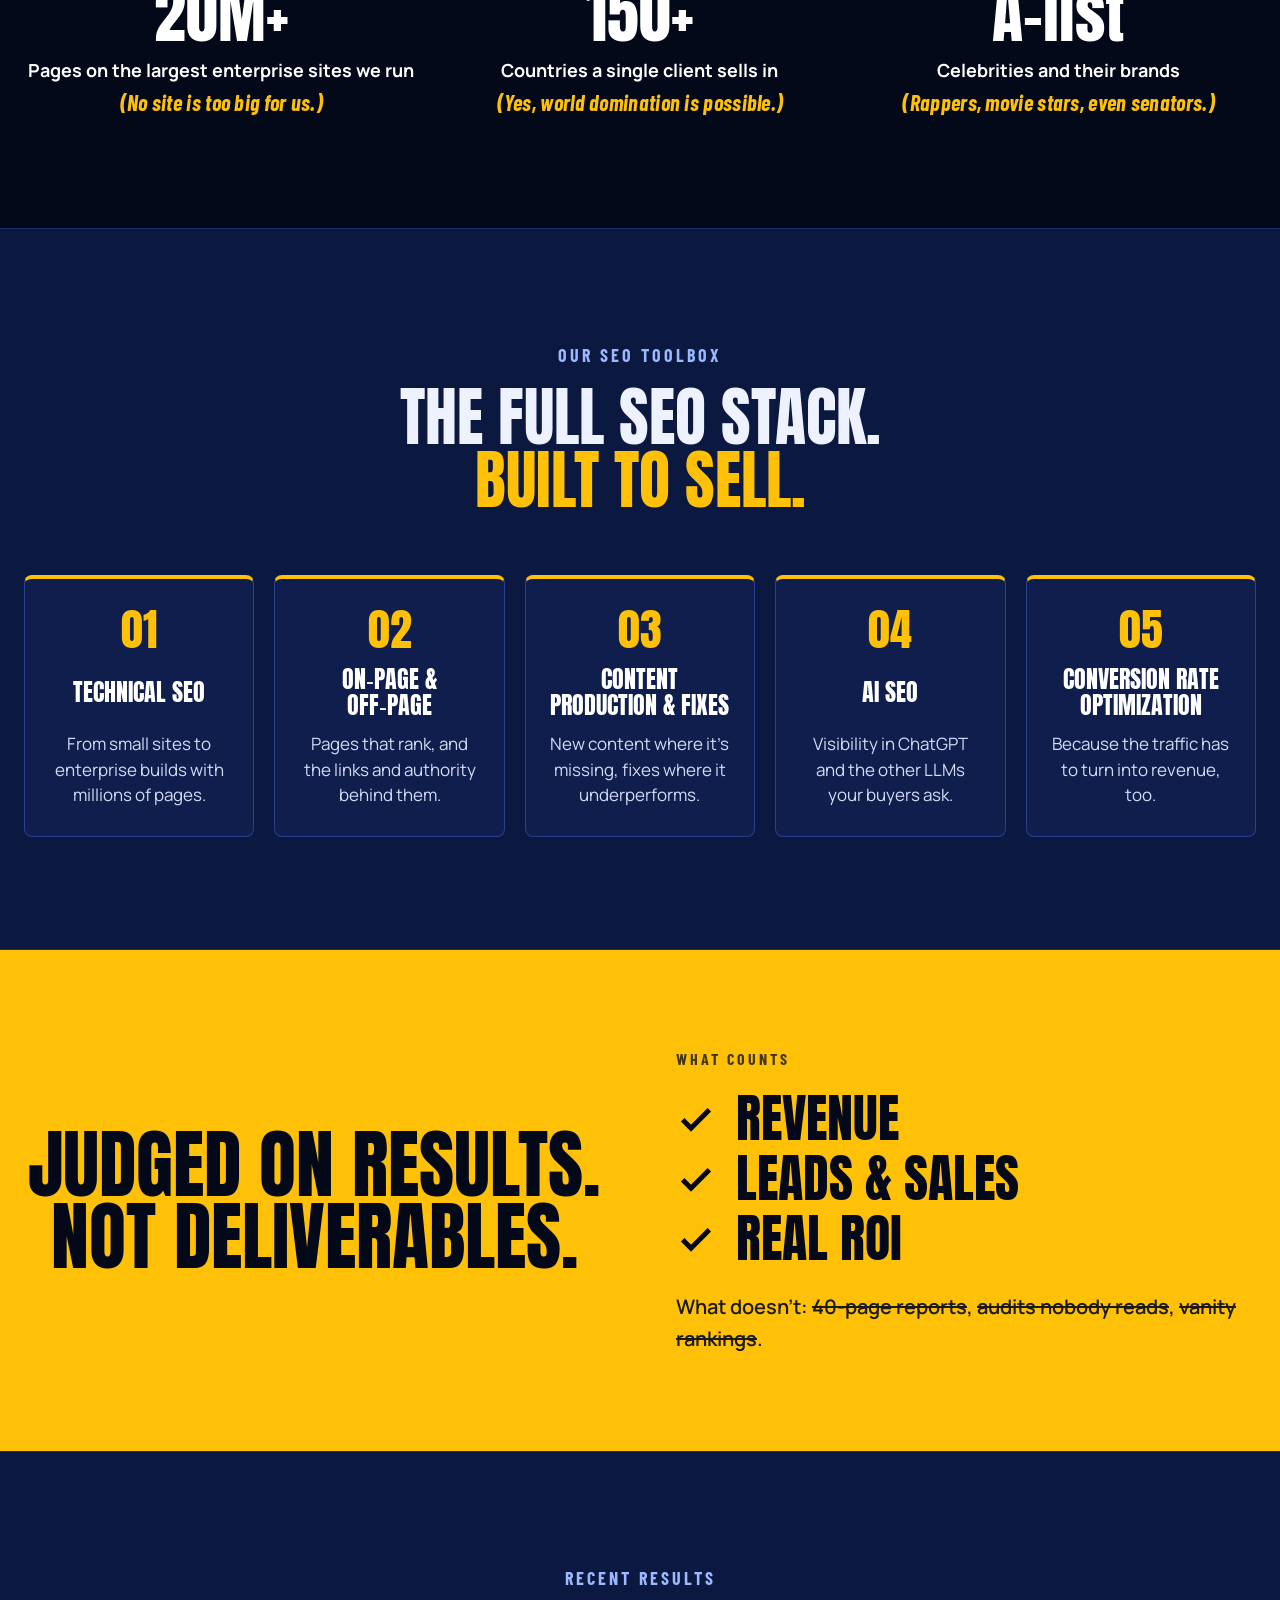
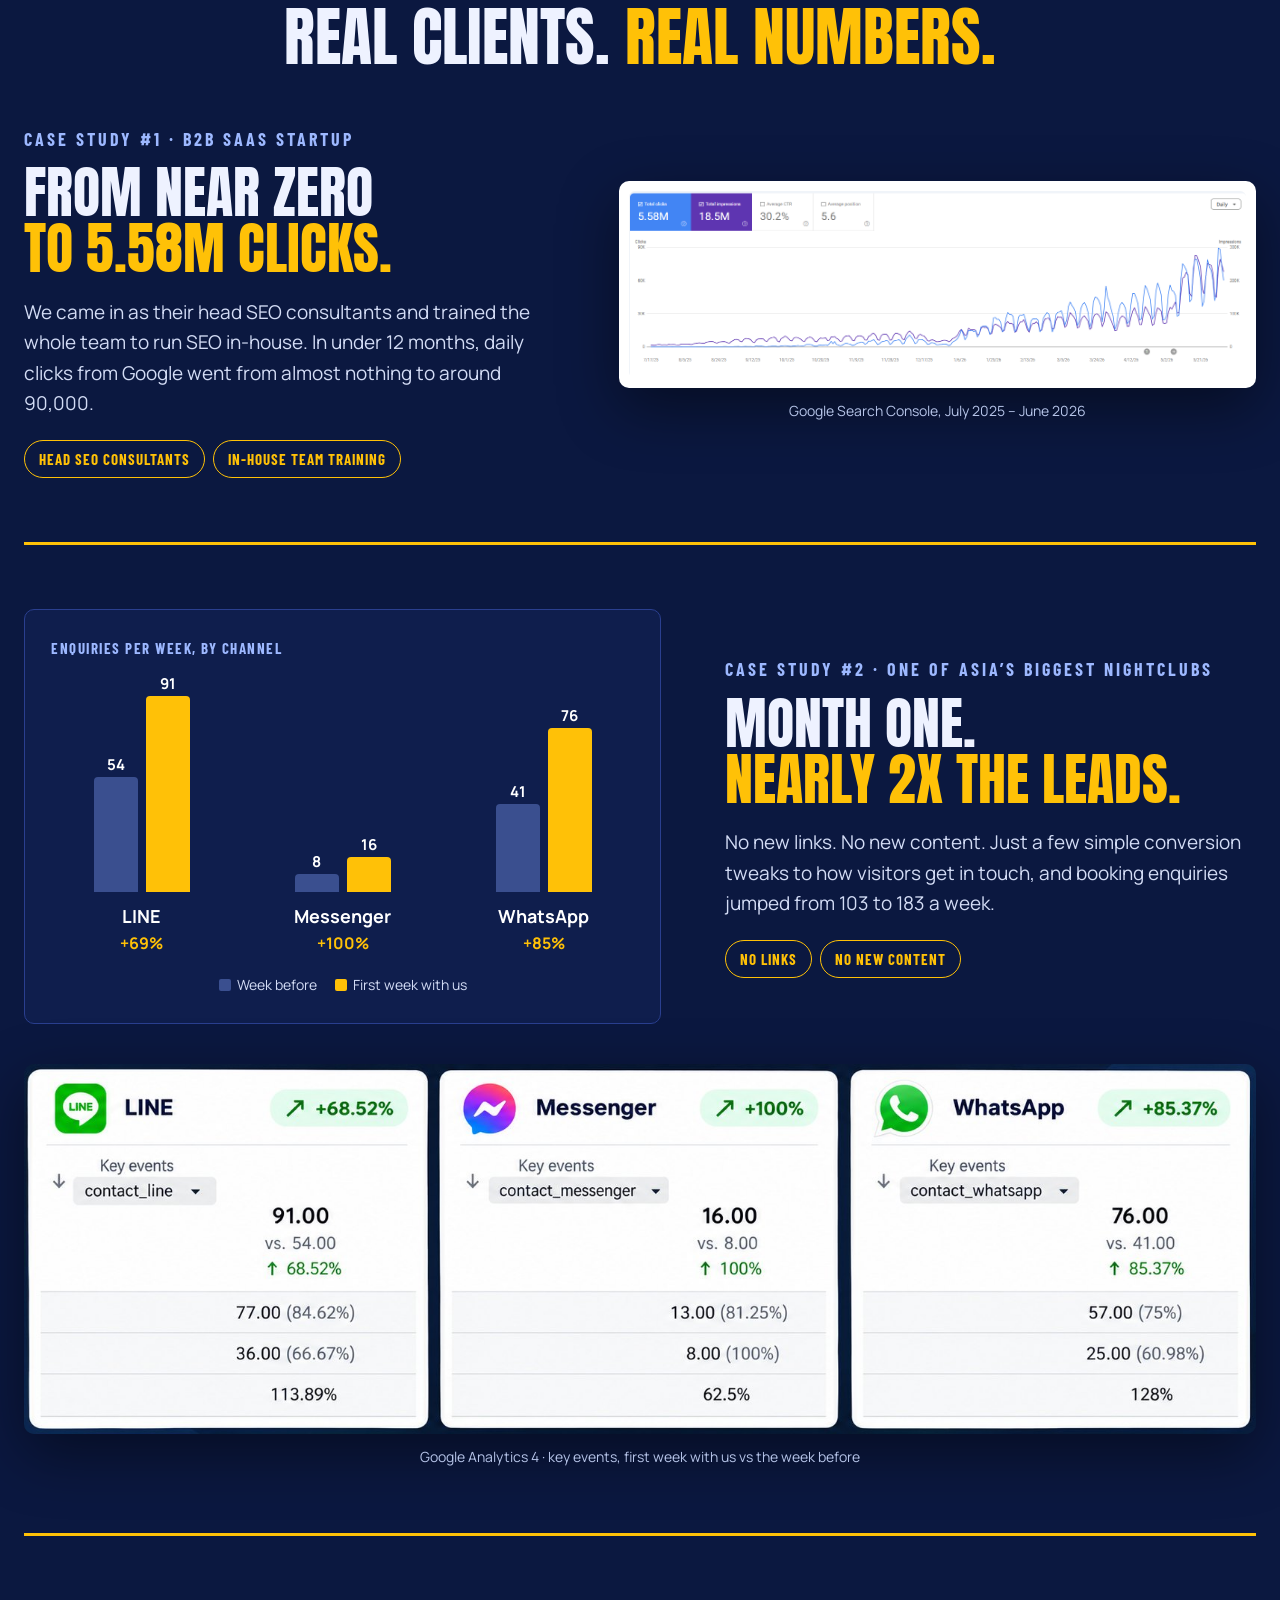
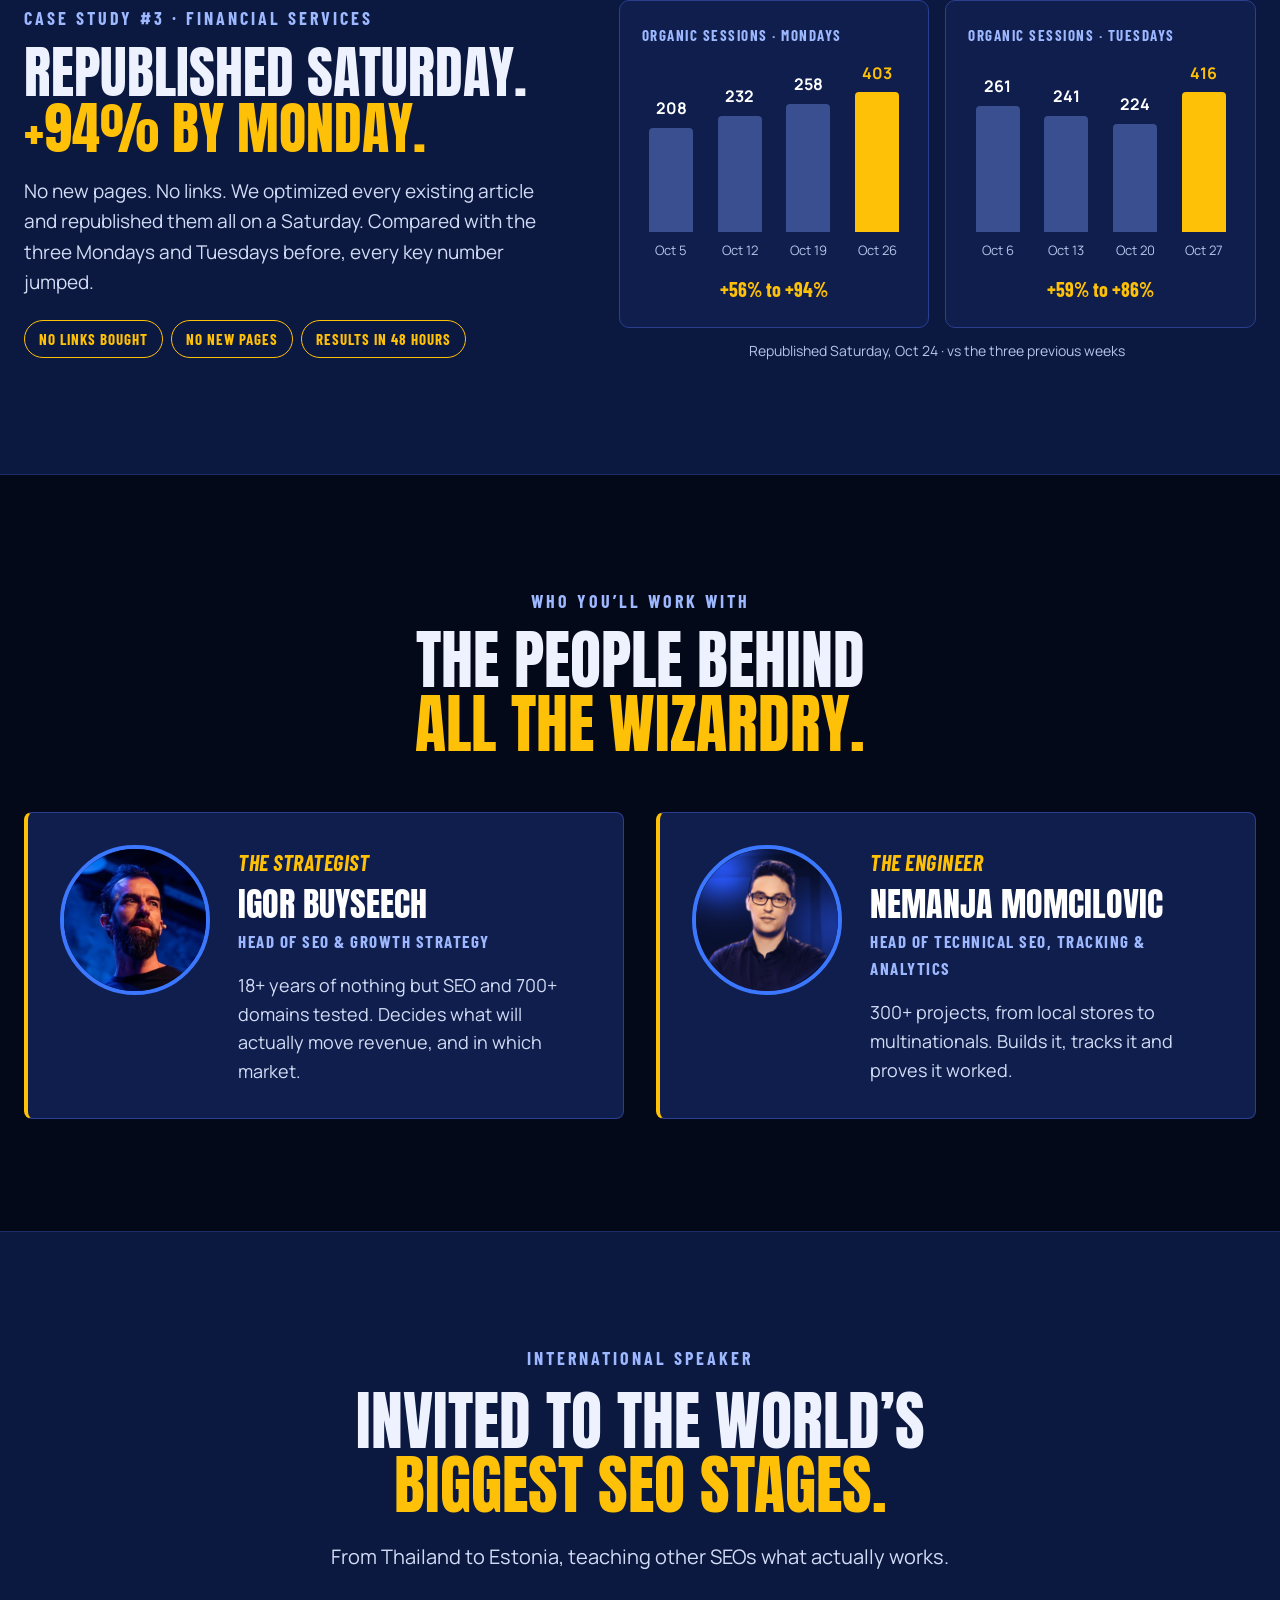
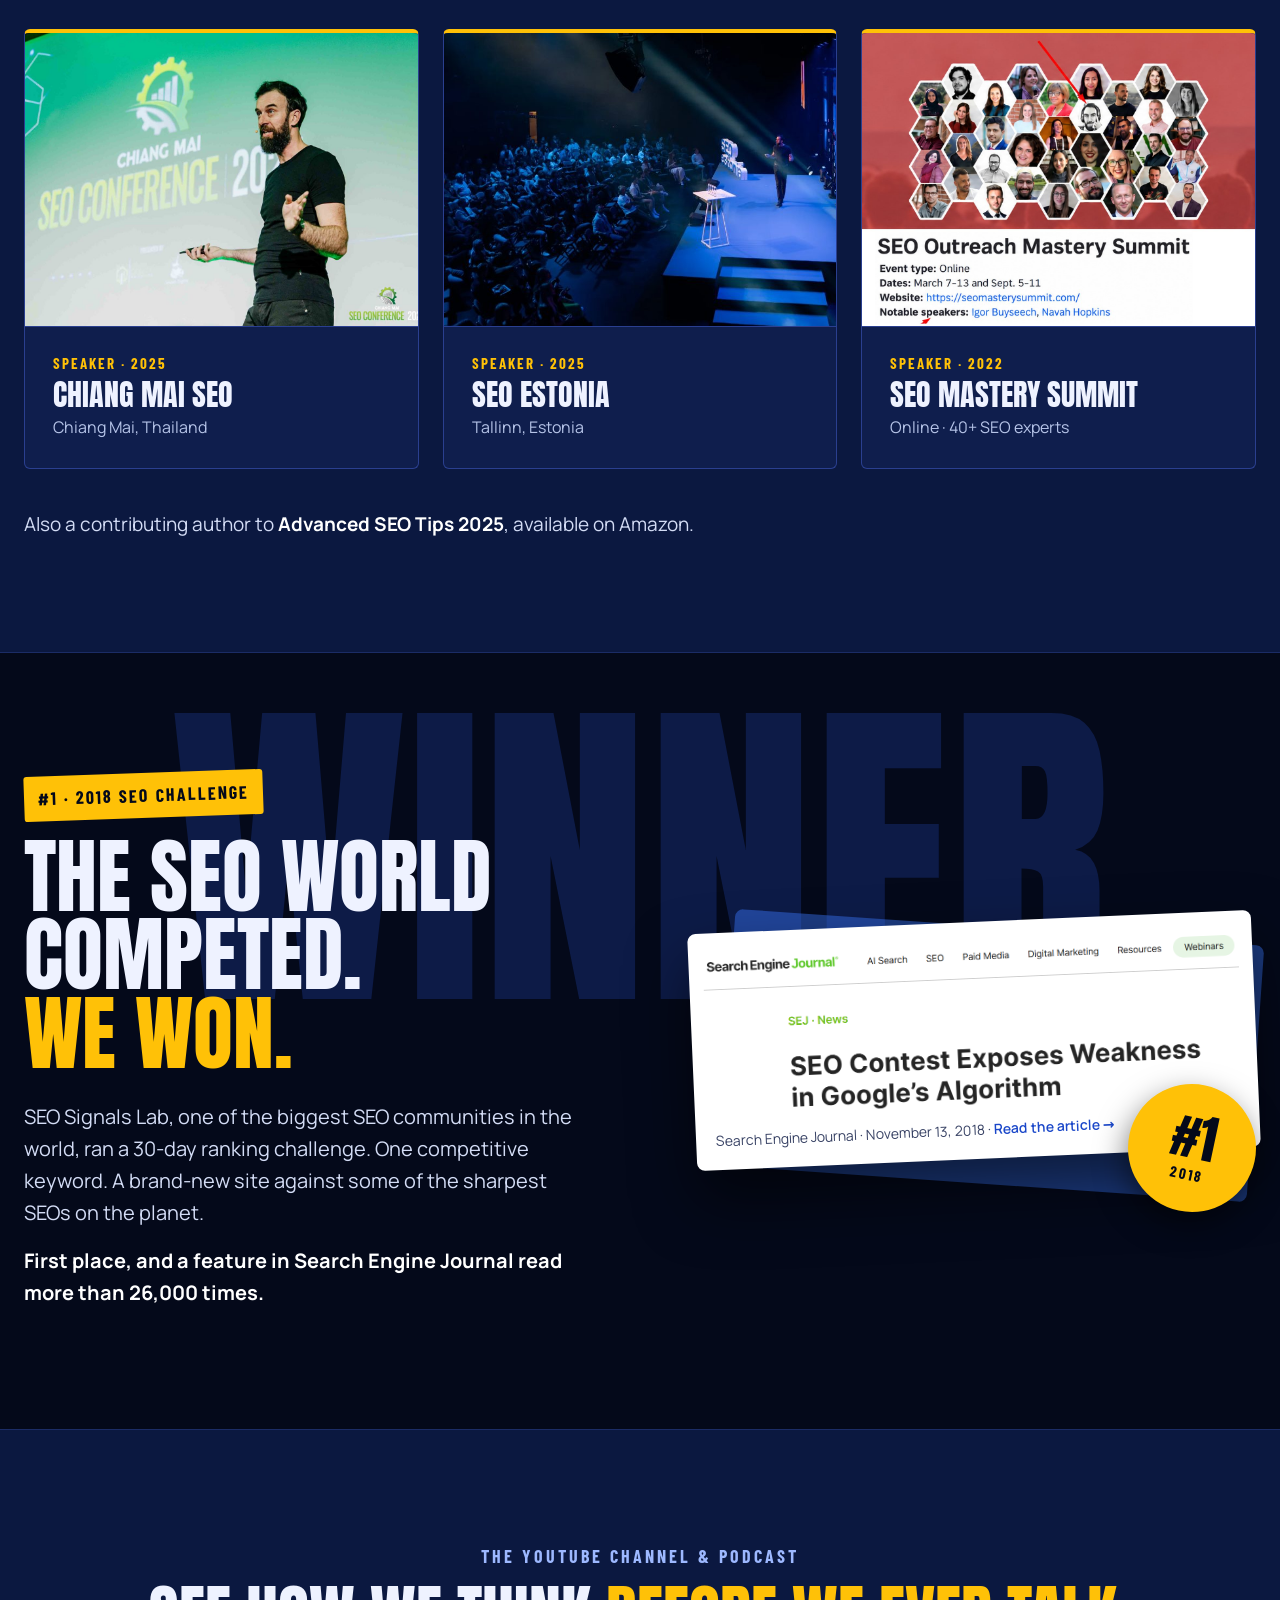
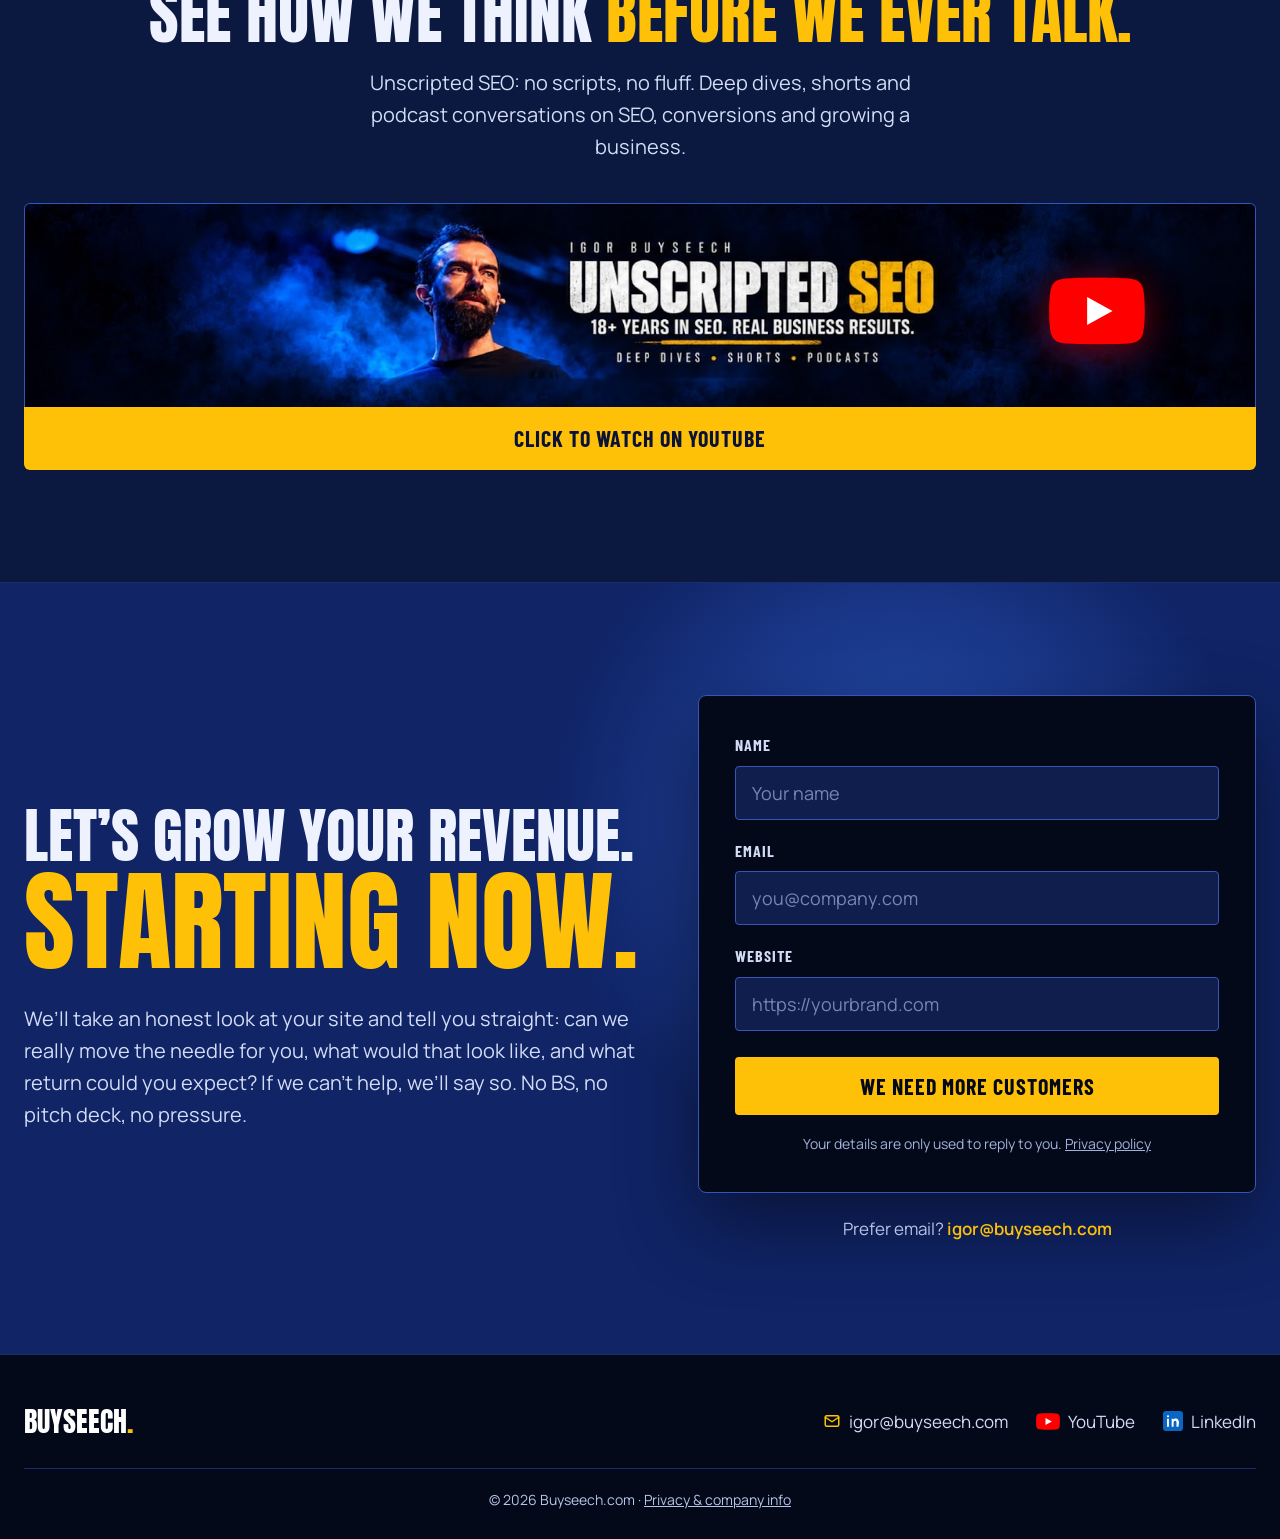
==== commit 00931b43: "Privacy & company info page (/privacy); footer + form links; old /privacy-policy redirects there Co-" ====
--- a/public/index.html
+++ b/public/index.html
@@ -11,8 +11,8 @@
 gtag('js', new Date());
 gtag('config', 'G-VCDXLMRT1Z');
 </script>
-<title>International SEO for More Leads &amp; Sales | Buyseech</title>
-<meta name="description" content="18+ years of international SEO for brands that sell across countries and continents. We turn organic search into quote requests, demos and orders.">
+<title>SEO That Converts: More Leads, Sales &amp; Revenue | Buyseech</title>
+<meta name="description" content="Conversions from SEO are our first priority, not an afterthought. 18+ years turning organic search into leads, orders and revenue in every market.">
 <link rel="canonical" href="https://buyseech.com/">
 <meta name="robots" content="index, follow, max-image-preview:large">
 <meta name="theme-color" content="#04091A">
@@ -20,8 +20,8 @@
 
 <meta property="og:type" content="website">
 <meta property="og:site_name" content="Buyseech">
-<meta property="og:title" content="International SEO for More Leads &amp; Sales | Buyseech">
-<meta property="og:description" content="18+ years of international SEO for brands that sell across countries and continents. Conversions are the first and main priority.">
+<meta property="og:title" content="SEO That Converts: More Leads, Sales &amp; Revenue | Buyseech">
+<meta property="og:description" content="Conversions from SEO are our first priority, not an afterthought. 18+ years turning organic search into leads, orders and revenue in every market.">
 <meta property="og:url" content="https://buyseech.com/">
 <meta property="og:image" content="https://buyseech.com/assets/img/igor-buyseech.jpg">
 <meta property="og:image:alt" content="Igor Buyseech, founder of Buyseech">
@@ -33,7 +33,7 @@
 
 <link rel="preload" href="assets/fonts/anton-latin-400-normal.woff2" as="font" type="font/woff2" crossorigin>
 <link rel="preload" href="assets/fonts/manrope-latin-400-normal.woff2" as="font" type="font/woff2" crossorigin>
-<link rel="stylesheet" href="styles.css?v=6.1">
+<link rel="stylesheet" href="styles.css?v=6.2">
 
 <script type="application/ld+json">
 {
@@ -427,7 +427,7 @@
         <div class="hp" aria-hidden="true"><label>Leave this empty <input type="text" name="botcheck" tabindex="-1" autocomplete="off"></label></div>
         <button class="btn" type="submit">We need more customers</button>
         <p class="form-status" id="form-status" role="status" aria-live="polite"></p>
-        <p class="form-note">Your details are only used to reply to you.</p>
+        <p class="form-note">Your details are only used to reply to you. <a href="/privacy">Privacy policy</a></p>
       </form>
       <p class="alt-below">Prefer email? <a href="mailto:igor@buyseech.com">igor@buyseech.com</a></p>
       </div>
@@ -446,7 +446,7 @@
         <a href="https://www.linkedin.com/in/igor-buyseech" target="_blank" rel="noopener"><svg viewBox="0 0 24 24" width="20" height="20" aria-hidden="true" focusable="false"><rect width="24" height="24" rx="4" fill="#0A66C2"/><path fill="#fff" d="M7.1 9.3H4.8V19h2.3V9.3zM6 5a1.35 1.35 0 1 0 0 2.7A1.35 1.35 0 0 0 6 5zm13.2 8.8c0-2.6-1.4-4.7-4-4.7-1.3 0-2.2.7-2.6 1.4V9.3H10.4V19h2.3v-4.8c0-1.3.3-2.6 1.9-2.6 1.6 0 1.6 1.5 1.6 2.7V19h2.3l.7-5.2z"/></svg><span>LinkedIn</span></a>
       </div>
     </div>
-    <p class="footer-copy">© 2026 Buyseech.com</p>
+    <p class="footer-copy">© 2026 Buyseech.com · <a href="/privacy">Privacy &amp; company info</a></p>
   </div>
 </footer>
 
--- a/public/styles.css
+++ b/public/styles.css
@@ -415,3 +415,28 @@
 /* Mobile: hide the "Not the last step. Not an afterthought." line (desktop keeps it) */
 @media (max-width:900px){.hero-sub.fit-3{display:none}}
 
+
+/* Privacy / legal page */
+.legal{padding-block:72px 96px}
+.legal-in{max-width:820px}
+.legal .eyebrow{margin-bottom:12px}
+.legal h1.h2{font-size:clamp(44px,6vw,76px)}
+.legal .legal-date{margin:20px 0 36px;color:var(--mute);font-size:15px}
+.legal h2{margin:44px 0 12px;font-family:var(--display);font-weight:400;font-size:clamp(26px,3vw,34px);line-height:1.1;text-transform:uppercase;color:#fff}
+.legal h3{margin:24px 0 8px;font-family:var(--cond);font-weight:700;font-size:20px;letter-spacing:1px;text-transform:uppercase;color:var(--accent)}
+.legal p,.legal li{font-size:17px;color:var(--soft)}
+.legal p{margin:0 0 14px}
+.legal ul{margin:0 0 14px;padding-left:22px}
+.legal li{margin-bottom:8px}
+.legal a:not(.btn){color:var(--accent)}
+.legal strong{color:#fff}
+.legal code{font-size:.9em;color:#fff}
+.legal-card{background:var(--bg-card);border:1px solid var(--line-card);border-left:4px solid var(--accent);border-radius:8px;padding:24px 28px}
+.legal-card h2{margin-top:0}
+.legal-dl{display:grid;grid-template-columns:max-content 1fr;gap:10px 28px;margin:0}
+.legal-dl dt{font-family:var(--cond);font-weight:700;letter-spacing:1px;text-transform:uppercase;color:var(--label);font-size:15px;padding-top:2px}
+.legal-dl dd{margin:0;color:#fff;font-size:17px}
+.legal-back{margin-top:48px}
+.footer-copy a,.form-note a{color:inherit;text-decoration:underline}
+.footer-copy a:hover,.form-note a:hover{color:#fff}
+@media (max-width:560px){.legal{padding-block:48px 72px}.legal-card{padding:20px}.legal-dl{grid-template-columns:1fr;gap:2px}.legal-dl dd{margin-bottom:10px}}
